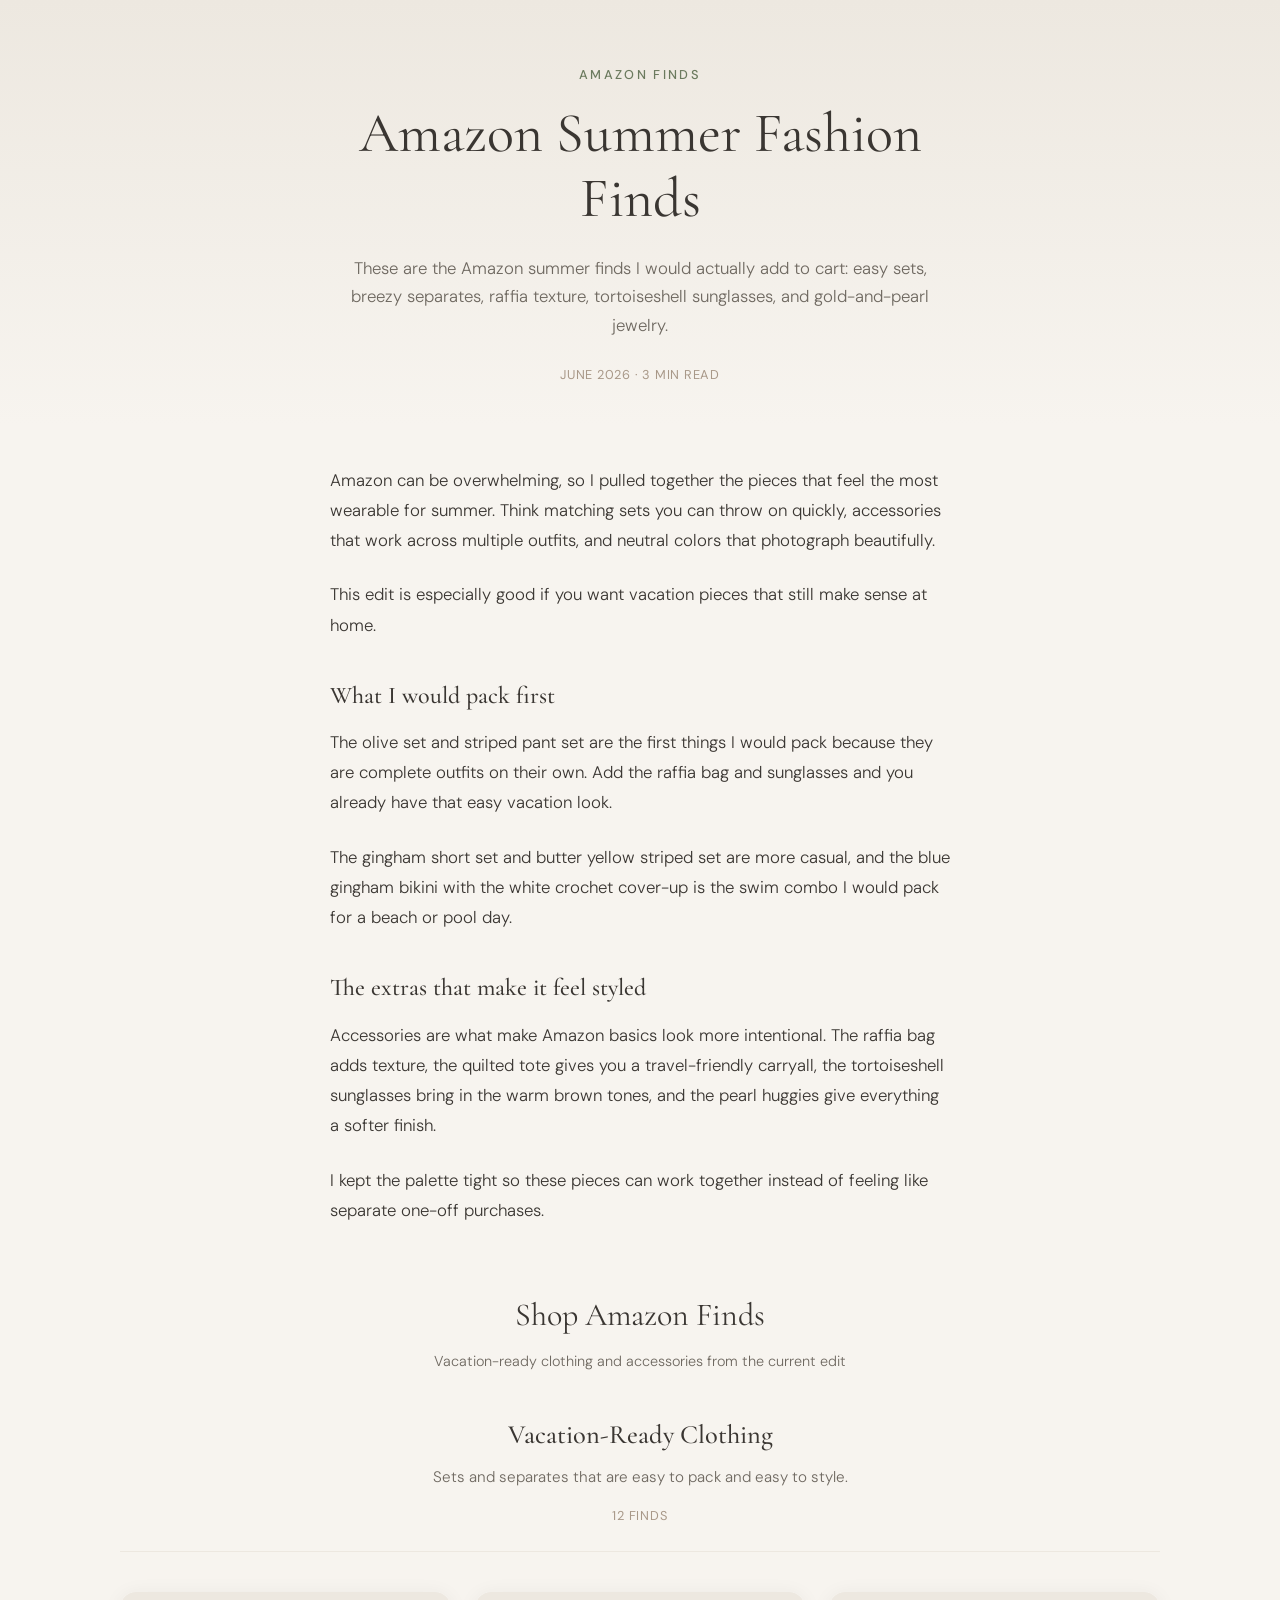
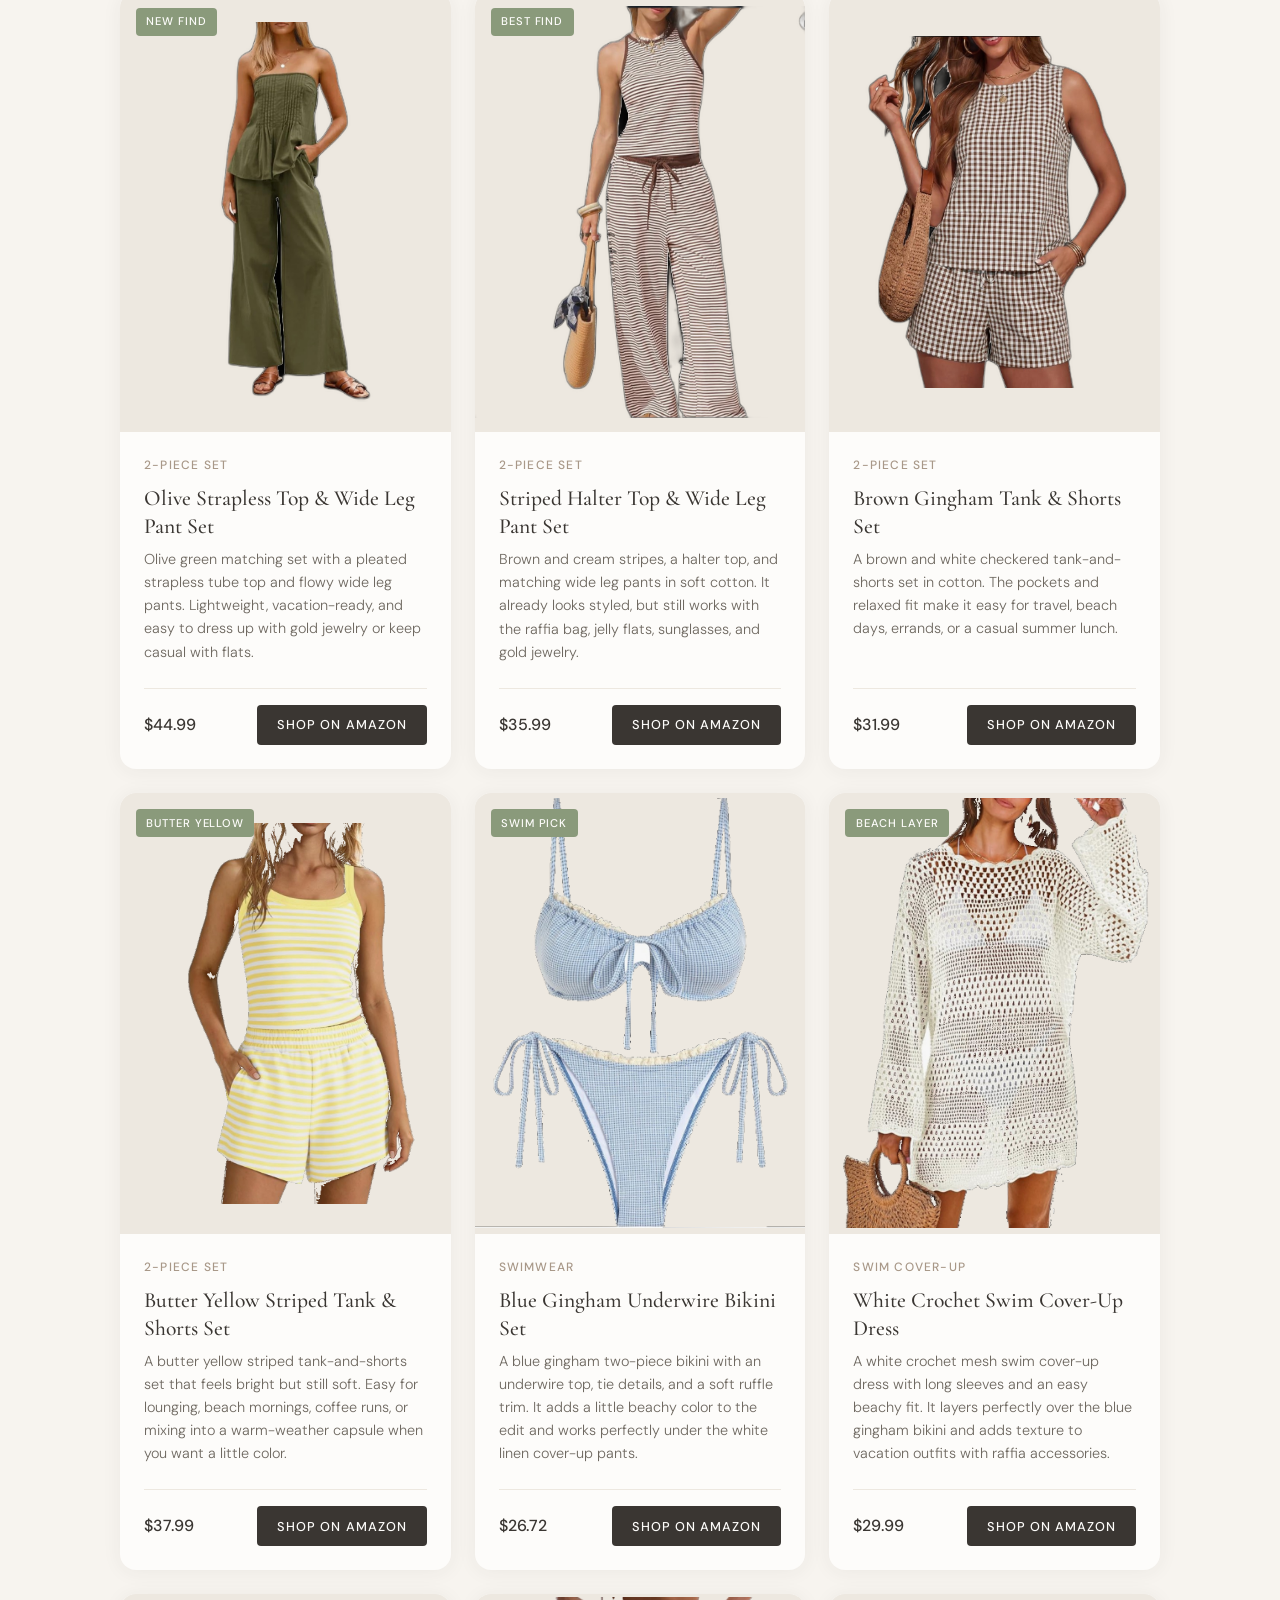
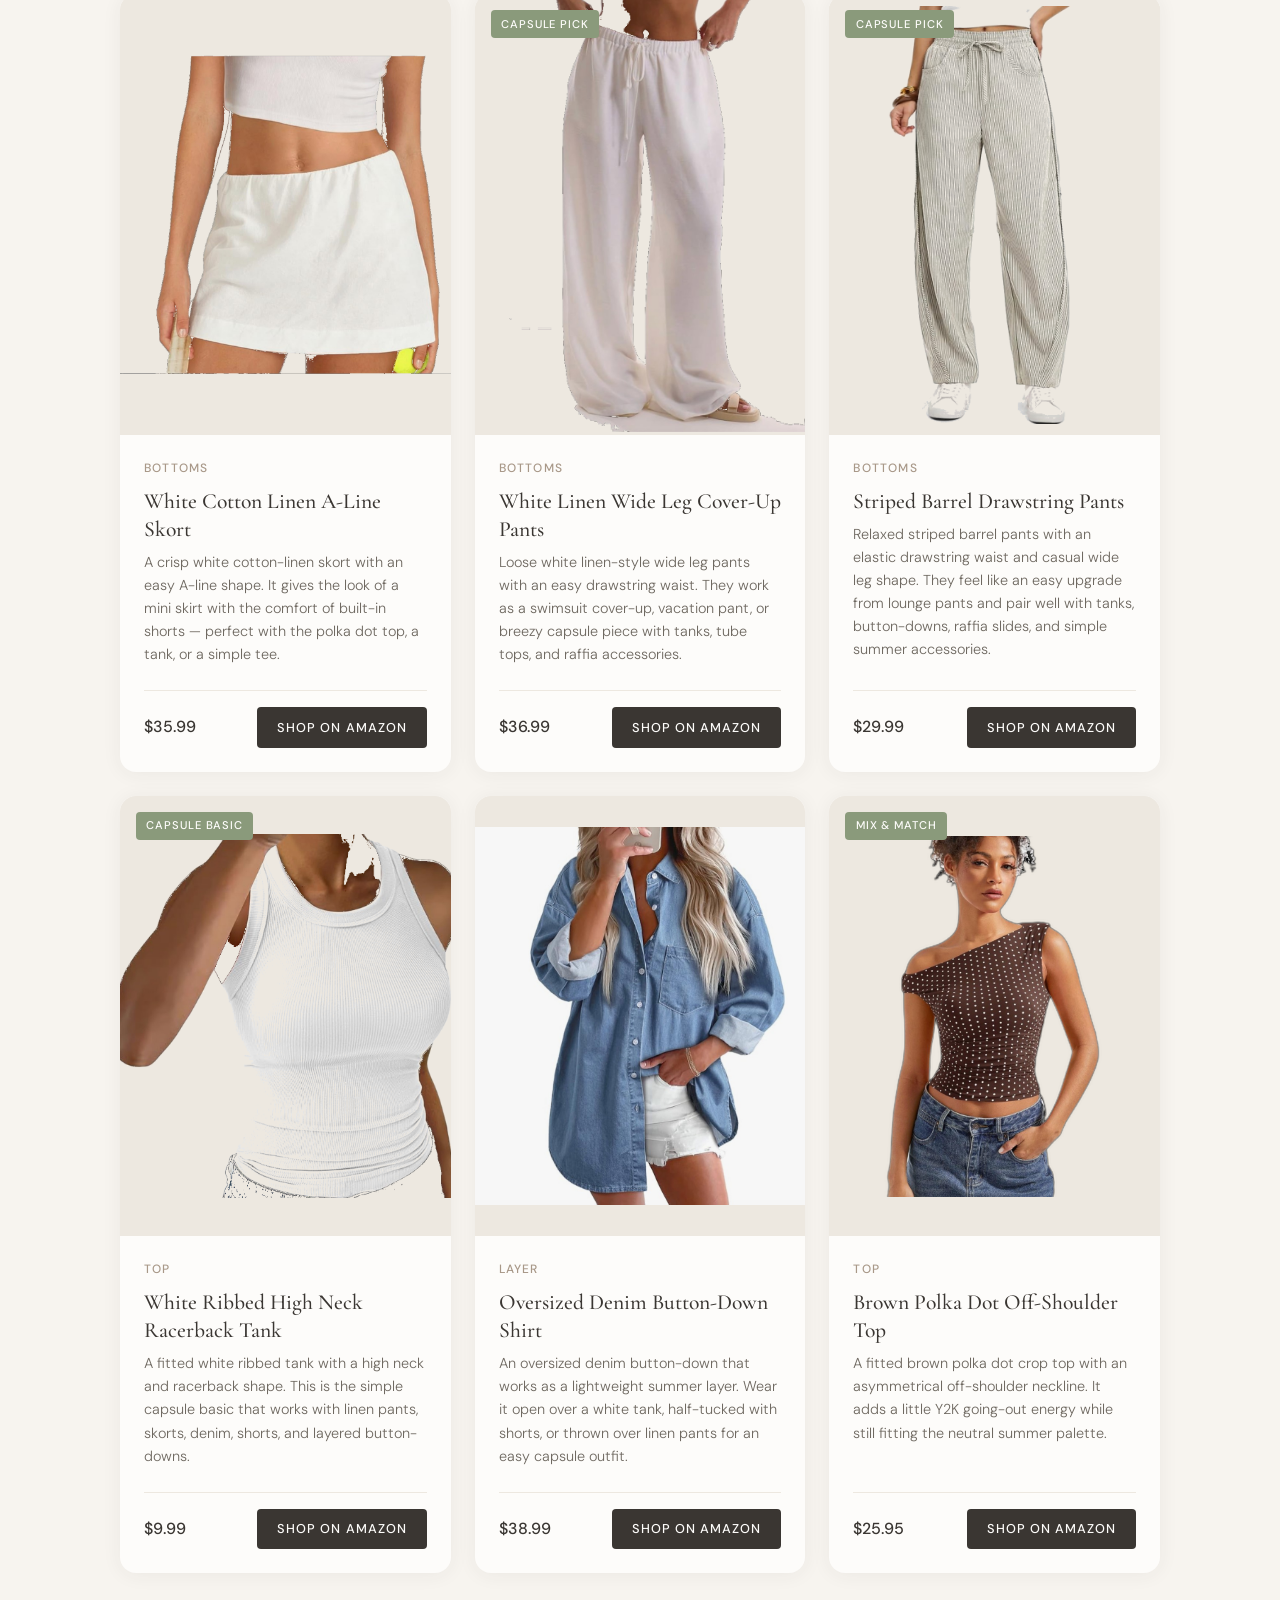
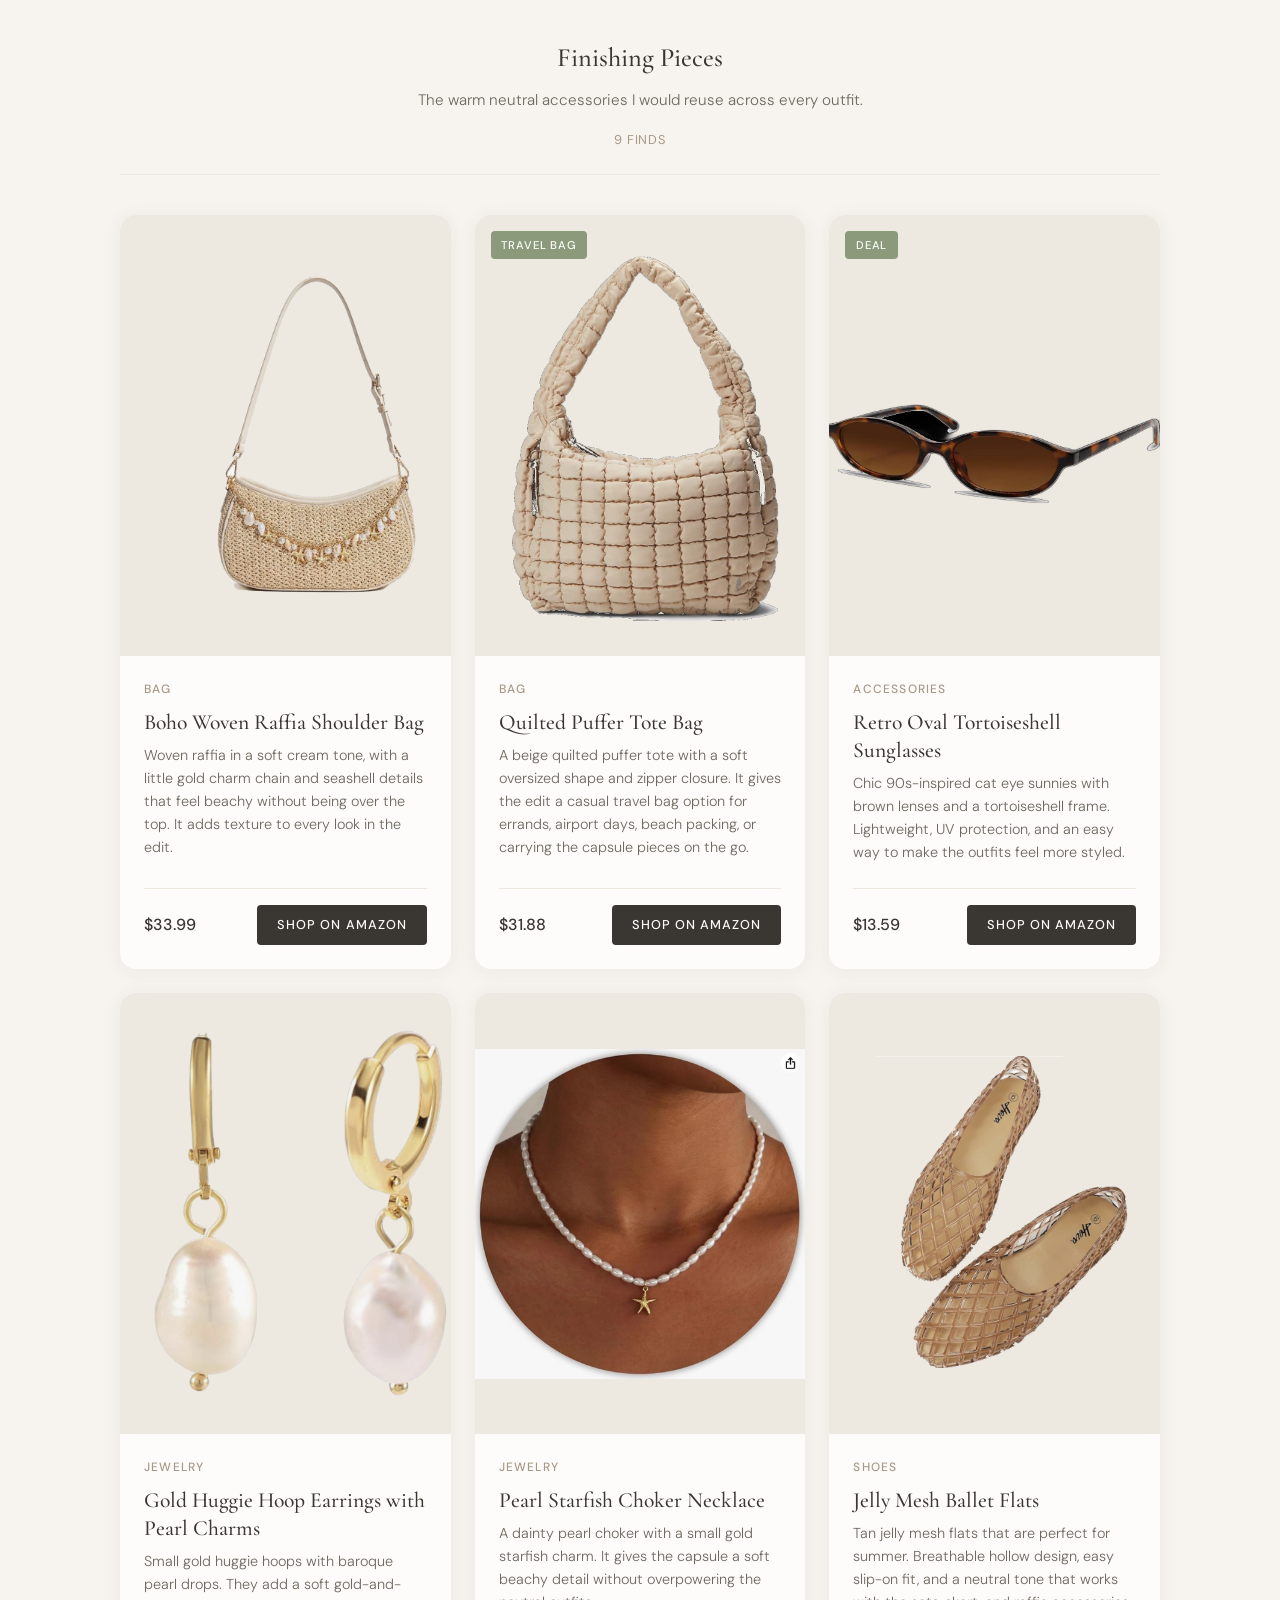
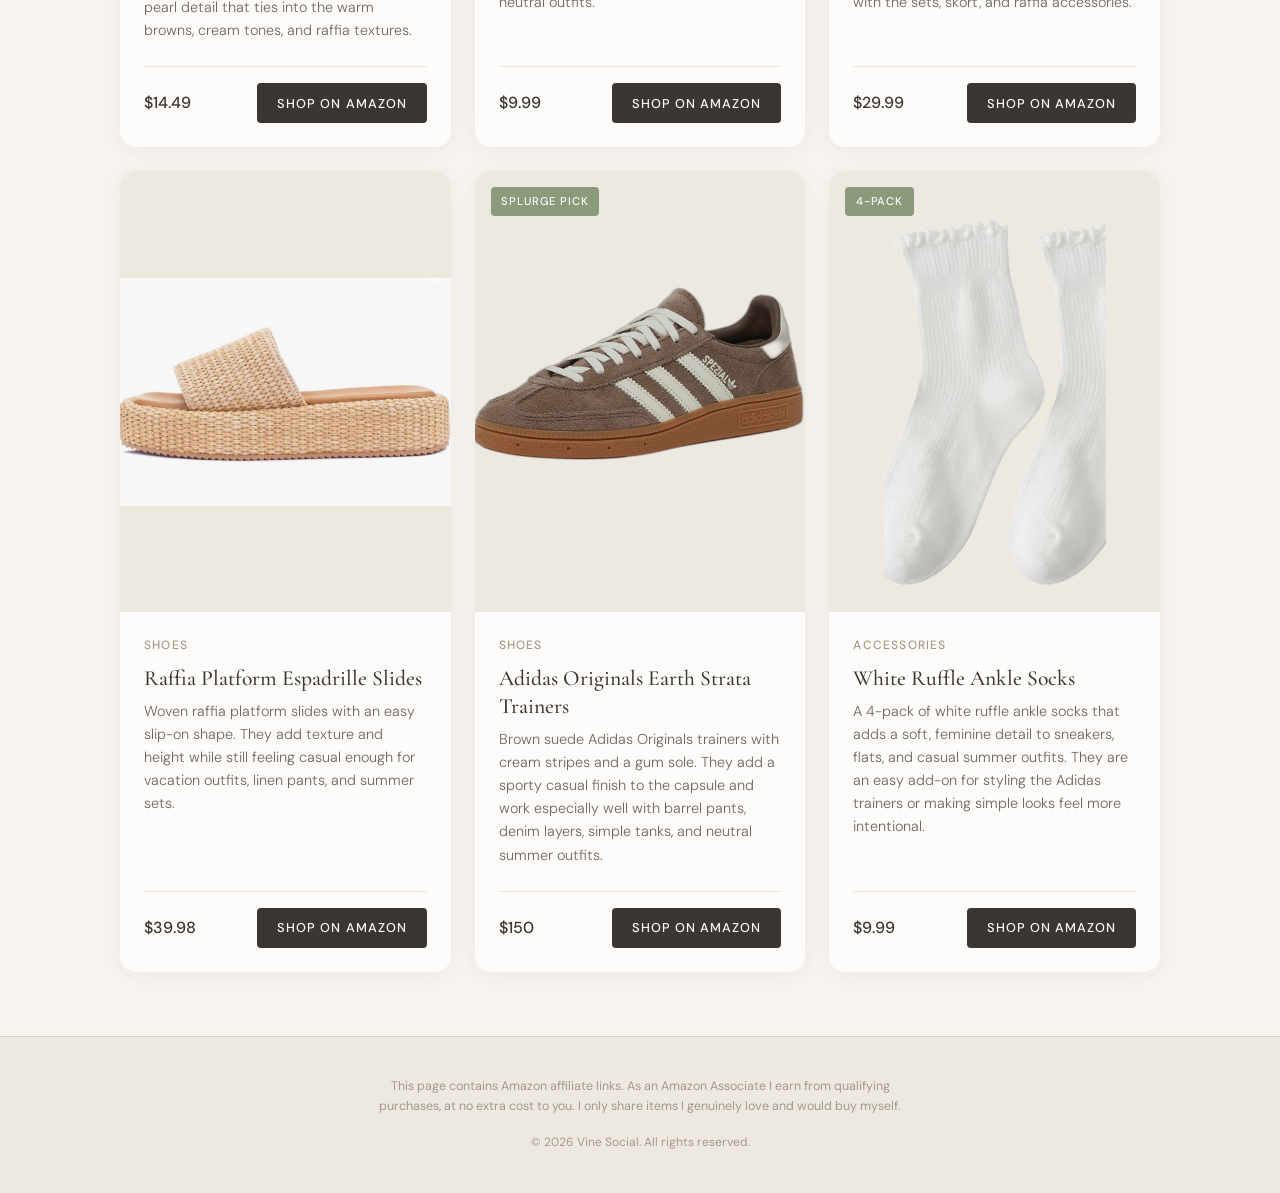
==== amazon-summer-fashion-finds/index.html @ 1a2e2e21 "Build scalable affiliate landing pages Co-authored-by: Cursor <cursoragent@cursor.com>" ====
<!DOCTYPE html>
<html lang="en">
<head>
  <meta charset="UTF-8">
  <meta name="viewport" content="width=device-width, initial-scale=1.0">
  <title>Amazon Summer Fashion Finds — Vacation &amp; Everyday Outfits</title>
  <meta name="description" content="A curated list of Amazon summer fashion finds for vacation, weekends, and warm-weather everyday outfits.">

  <!-- Pinterest / social sharing -->
  <meta property="og:type" content="article">
  <meta property="og:title" content="Amazon Summer Fashion Finds — Vacation &amp; Everyday Outfits">
  <meta property="og:description" content="A curated list of Amazon summer fashion finds for vacation, weekends, and warm-weather everyday outfits.">
  <meta property="og:image" content="/images/olive-lounge-set.png">
  <meta name="pinterest-rich-pin" content="false">

  <link rel="preconnect" href="https://fonts.googleapis.com">
  <link rel="preconnect" href="https://fonts.gstatic.com" crossorigin>
  <link href="https://fonts.googleapis.com/css2?family=Cormorant+Garamond:ital,wght@0,400;0,500;0,600;1,400&family=DM+Sans:ital,opsz,wght@0,9..40,300;0,9..40,400;0,9..40,500;1,9..40,300&display=swap" rel="stylesheet">
  <link rel="stylesheet" href="/styles.css">
</head>
<body>
  <main>
    <section class="hero">
      <div class="container hero-inner">
        <p class="hero-eyebrow" id="hero-eyebrow">Amazon Finds</p>
        <h1 class="hero-title" id="hero-title">Amazon Summer Fashion Finds</h1>
        <p class="hero-lead" id="hero-lead"></p>
        <p class="hero-meta" id="hero-meta"></p>
      </div>
    </section>

    <article class="blog container" id="blog">
      <div class="blog-inner" id="blog-content">
        <!-- Blog rendered by app.js -->
      </div>
    </article>

    <section class="collection" id="collection">
      <div class="container">
        <div class="collection-header">
          <h2 id="shop-heading">Shop Amazon Finds</h2>
          <p class="collection-subheading" id="shop-subheading">Vacation-ready clothing and accessories from the current edit</p>
        </div>
        <div id="looks-container">
          <!-- Finds rendered by app.js -->
        </div>
      </div>
    </section>
  </main>

  <footer class="site-footer">
    <div class="container footer-inner">
      <p class="disclosure">
        This page contains Amazon affiliate links. As an Amazon Associate I earn from qualifying purchases,
        at no extra cost to you. I only share items I genuinely love and would buy myself.
      </p>
      <p class="copyright">&copy; <span id="year"></span> <span id="footer-site-name">Vine Social</span>. All rights reserved.</p>
    </div>
  </footer>

  <script src="/amazon-summer-fashion-finds/items.js"></script>
  <script src="/renderer.js"></script>
  <script src="/app.js"></script>
</body>
</html>
---- styles.css ----
/* ── Design tokens ─────────────────────────────────────────── */
:root {
  --color-cream: #f7f4ef;
  --color-linen: #ede8e0;
  --color-sand: #d9cfc0;
  --color-taupe: #a89888;
  --color-sage: #8a9a7b;
  --color-sage-dark: #6b7a5e;
  --color-charcoal: #3a3632;
  --color-warm-gray: #6e6860;
  --color-white: #fdfcfa;

  --font-serif: "Cormorant Garamond", Georgia, "Times New Roman", serif;
  --font-sans: "DM Sans", system-ui, -apple-system, sans-serif;

  --radius-sm: 4px;
  --radius-md: 8px;
  --radius-lg: 16px;

  --shadow-soft: 0 2px 20px rgba(58, 54, 50, 0.06);
  --shadow-card: 0 4px 32px rgba(58, 54, 50, 0.08);

  --space-xs: 0.5rem;
  --space-sm: 1rem;
  --space-md: 1.5rem;
  --space-lg: 2.5rem;
  --space-xl: 4rem;
  --space-2xl: 6rem;

  --max-width: 1120px;
  --transition: 0.25s ease;
}

/* ── Reset & base ──────────────────────────────────────────── */
*,
*::before,
*::after {
  box-sizing: border-box;
  margin: 0;
  padding: 0;
}

html {
  scroll-behavior: smooth;
  -webkit-text-size-adjust: 100%;
}

body {
  font-family: var(--font-sans);
  font-size: 1rem;
  font-weight: 400;
  line-height: 1.65;
  color: var(--color-charcoal);
  background-color: var(--color-cream);
  -webkit-font-smoothing: antialiased;
}

img {
  display: block;
  max-width: 100%;
  height: auto;
}

a {
  color: inherit;
  text-decoration: none;
}

/* ── Layout ────────────────────────────────────────────────── */
.container {
  width: 100%;
  max-width: var(--max-width);
  margin-inline: auto;
  padding-inline: var(--space-md);
}

@media (min-width: 768px) {
  .container {
    padding-inline: var(--space-lg);
  }
}

/* ── Header ────────────────────────────────────────────────── */
.site-header {
  position: sticky;
  top: 0;
  z-index: 100;
  background: rgba(247, 244, 239, 0.92);
  backdrop-filter: blur(12px);
  -webkit-backdrop-filter: blur(12px);
  border-bottom: 1px solid var(--color-linen);
}

.site-header .container {
  display: flex;
  align-items: center;
  justify-content: space-between;
  padding-block: var(--space-sm) var(--space-sm);
}

.logo {
  font-family: var(--font-serif);
  font-size: 1.35rem;
  font-weight: 500;
  letter-spacing: 0.02em;
  color: var(--color-charcoal);
}

.site-nav {
  display: flex;
  gap: var(--space-md);
}

.site-nav a {
  font-size: 0.875rem;
  font-weight: 400;
  letter-spacing: 0.04em;
  text-transform: uppercase;
  color: var(--color-warm-gray);
  transition: color var(--transition);
}

.site-nav a:hover {
  color: var(--color-charcoal);
}

/* ── Hero ──────────────────────────────────────────────────── */
.hero {
  padding-block: var(--space-xl) var(--space-lg);
  background: linear-gradient(
    180deg,
    var(--color-linen) 0%,
    var(--color-cream) 100%
  );
  text-align: center;
}

.hero-inner {
  max-width: 680px;
}

.hero-eyebrow {
  font-size: 0.8rem;
  font-weight: 500;
  letter-spacing: 0.18em;
  text-transform: uppercase;
  color: var(--color-sage-dark);
  margin-bottom: var(--space-sm);
}

.hero-title {
  font-family: var(--font-serif);
  font-size: clamp(2.25rem, 6vw, 3.5rem);
  font-weight: 400;
  line-height: 1.15;
  color: var(--color-charcoal);
  margin-bottom: var(--space-md);
}

.hero-lead {
  font-size: 1.05rem;
  font-weight: 300;
  line-height: 1.7;
  color: var(--color-warm-gray);
}

.hero-meta {
  margin-top: var(--space-md);
  font-size: 0.8rem;
  font-weight: 400;
  letter-spacing: 0.06em;
  text-transform: uppercase;
  color: var(--color-taupe);
}

/* ── Blog ──────────────────────────────────────────────────── */
.blog {
  padding-block: var(--space-lg) var(--space-md);
}

.blog-inner {
  max-width: 620px;
  margin-inline: auto;
}

.blog-inner p {
  font-size: 1.05rem;
  font-weight: 300;
  line-height: 1.8;
  color: var(--color-charcoal);
  margin-bottom: var(--space-md);
}

.blog-inner p:last-child {
  margin-bottom: 0;
}

.blog-heading {
  font-family: var(--font-serif);
  font-size: 1.5rem;
  font-weight: 500;
  line-height: 1.3;
  color: var(--color-charcoal);
  margin-top: var(--space-lg);
  margin-bottom: var(--space-sm);
}

.blog-heading:first-child {
  margin-top: 0;
}

/* ── Collection ────────────────────────────────────────────── */
.collection {
  padding-block: var(--space-lg) var(--space-xl);
}

.collection-header {
  text-align: center;
  margin-bottom: var(--space-lg);
}

.collection-header h2 {
  font-family: var(--font-serif);
  font-size: 2rem;
  font-weight: 400;
  margin-bottom: var(--space-xs);
}

.collection-subheading {
  margin-top: var(--space-xs);
  font-size: 0.9rem;
  font-weight: 300;
  color: var(--color-warm-gray);
}

/* ── Directory homepage ────────────────────────────────────── */
.directory-grid {
  display: grid;
  grid-template-columns: 1fr;
  gap: var(--space-md);
}

@media (min-width: 760px) {
  .directory-grid {
    grid-template-columns: repeat(2, 1fr);
  }
}

.directory-card {
  display: flex;
  flex-direction: column;
  align-items: flex-start;
  gap: var(--space-sm);
  padding: var(--space-lg);
  background: var(--color-white);
  border-radius: var(--radius-lg);
  box-shadow: var(--shadow-soft);
}

.directory-card h2 {
  font-family: var(--font-serif);
  font-size: 1.5rem;
  font-weight: 500;
  line-height: 1.25;
  color: var(--color-charcoal);
}

.directory-card p {
  font-size: 0.95rem;
  font-weight: 300;
  line-height: 1.6;
  color: var(--color-warm-gray);
}

.directory-eyebrow {
  font-size: 0.72rem !important;
  font-weight: 500 !important;
  letter-spacing: 0.12em;
  text-transform: uppercase;
  color: var(--color-sage-dark) !important;
}

/* ── Look sections ─────────────────────────────────────────── */
.look {
  margin-bottom: var(--space-xl);
}

.look:last-child {
  margin-bottom: 0;
}

.look-header {
  text-align: center;
  margin-bottom: var(--space-lg);
  padding-bottom: var(--space-md);
  border-bottom: 1px solid var(--color-linen);
}

.look-name {
  font-family: var(--font-serif);
  font-size: 1.65rem;
  font-weight: 500;
  color: var(--color-charcoal);
  margin-bottom: var(--space-xs);
}

.look-description {
  max-width: 520px;
  margin-inline: auto;
  margin-bottom: var(--space-sm);
  font-size: 0.95rem;
  font-weight: 300;
  line-height: 1.6;
  color: var(--color-warm-gray);
}

.look-meta {
  display: flex;
  flex-wrap: wrap;
  align-items: center;
  justify-content: center;
  gap: var(--space-sm);
}

.look-count {
  font-size: 0.8rem;
  letter-spacing: 0.06em;
  text-transform: uppercase;
  color: var(--color-taupe);
}

.look-total {
  font-family: var(--font-serif);
  font-size: 1.1rem;
  font-style: italic;
  color: var(--color-sage-dark);
}

.look-budget {
  padding: 0.3rem 0.7rem;
  font-size: 0.7rem;
  font-weight: 500;
  letter-spacing: 0.08em;
  text-transform: uppercase;
  border-radius: var(--radius-sm);
}

.look-budget-ok {
  color: var(--color-white);
  background: var(--color-sage);
}

.look-budget-over {
  color: #fff;
  background: #a85858;
}

/* ── Product grid ──────────────────────────────────────────── */
.product-grid {
  display: grid;
  grid-template-columns: 1fr;
  gap: var(--space-lg);
}

@media (min-width: 540px) {
  .product-grid {
    grid-template-columns: repeat(2, 1fr);
  }
}

@media (min-width: 900px) {
  .product-grid {
    grid-template-columns: repeat(3, 1fr);
    gap: var(--space-md);
  }
}

/* ── Product card ──────────────────────────────────────────── */
.product-card {
  display: flex;
  flex-direction: column;
  background: var(--color-white);
  border-radius: var(--radius-lg);
  overflow: hidden;
  box-shadow: var(--shadow-soft);
  transition: box-shadow var(--transition), transform var(--transition);
}

.product-card:hover {
  box-shadow: var(--shadow-card);
  transform: translateY(-2px);
}

.product-image-wrap {
  position: relative;
  aspect-ratio: 3 / 4;
  overflow: hidden;
  background: var(--color-linen);
}

.product-image-wrap img {
  width: 100%;
  height: 100%;
  object-fit: contain;
  object-position: center;
  transition: transform 0.5s ease;
}

.product-card:hover .product-image-wrap img {
  transform: scale(1.03);
}

.product-badge {
  position: absolute;
  top: var(--space-sm);
  left: var(--space-sm);
  padding: 0.3rem 0.65rem;
  font-size: 0.7rem;
  font-weight: 500;
  letter-spacing: 0.08em;
  text-transform: uppercase;
  color: var(--color-white);
  background: var(--color-sage);
  border-radius: var(--radius-sm);
}

.product-body {
  display: flex;
  flex-direction: column;
  flex: 1;
  padding: var(--space-md);
  gap: var(--space-xs);
}

.product-category {
  font-size: 0.75rem;
  font-weight: 500;
  letter-spacing: 0.1em;
  text-transform: uppercase;
  color: var(--color-taupe);
}

.product-title {
  font-family: var(--font-serif);
  font-size: 1.35rem;
  font-weight: 500;
  line-height: 1.3;
  color: var(--color-charcoal);
}

.product-description {
  font-size: 0.9rem;
  font-weight: 300;
  line-height: 1.6;
  color: var(--color-warm-gray);
  flex: 1;
}

.product-footer {
  display: flex;
  align-items: center;
  justify-content: space-between;
  margin-top: var(--space-sm);
  padding-top: var(--space-sm);
  border-top: 1px solid var(--color-linen);
}

.product-price {
  font-size: 1rem;
  font-weight: 500;
  color: var(--color-charcoal);
}

.btn-shop {
  display: inline-flex;
  align-items: center;
  justify-content: center;
  padding: 0.6rem 1.25rem;
  font-family: var(--font-sans);
  font-size: 0.8rem;
  font-weight: 500;
  letter-spacing: 0.08em;
  text-transform: uppercase;
  color: var(--color-white);
  background: var(--color-charcoal);
  border: none;
  border-radius: var(--radius-sm);
  cursor: pointer;
  transition: background var(--transition), transform var(--transition);
}

.btn-shop:hover {
  background: var(--color-sage-dark);
}

.btn-shop:active {
  transform: scale(0.98);
}

/* ── Footer ────────────────────────────────────────────────── */
.site-footer {
  padding-block: var(--space-lg);
  background: var(--color-linen);
  border-top: 1px solid var(--color-sand);
}

.footer-inner {
  text-align: center;
}

.disclosure {
  max-width: 560px;
  margin-inline: auto;
  margin-bottom: var(--space-sm);
  font-size: 0.78rem;
  line-height: 1.6;
  color: var(--color-taupe);
}

.copyright {
  font-size: 0.75rem;
  color: var(--color-taupe);
}

.editor-link {
  margin-left: 0.5rem;
  font-size: 0.7rem;
  letter-spacing: 0.04em;
  text-transform: uppercase;
  color: var(--color-taupe);
  opacity: 0.7;
  transition: opacity var(--transition);
}

.editor-link:hover {
  opacity: 1;
  color: var(--color-charcoal);
}
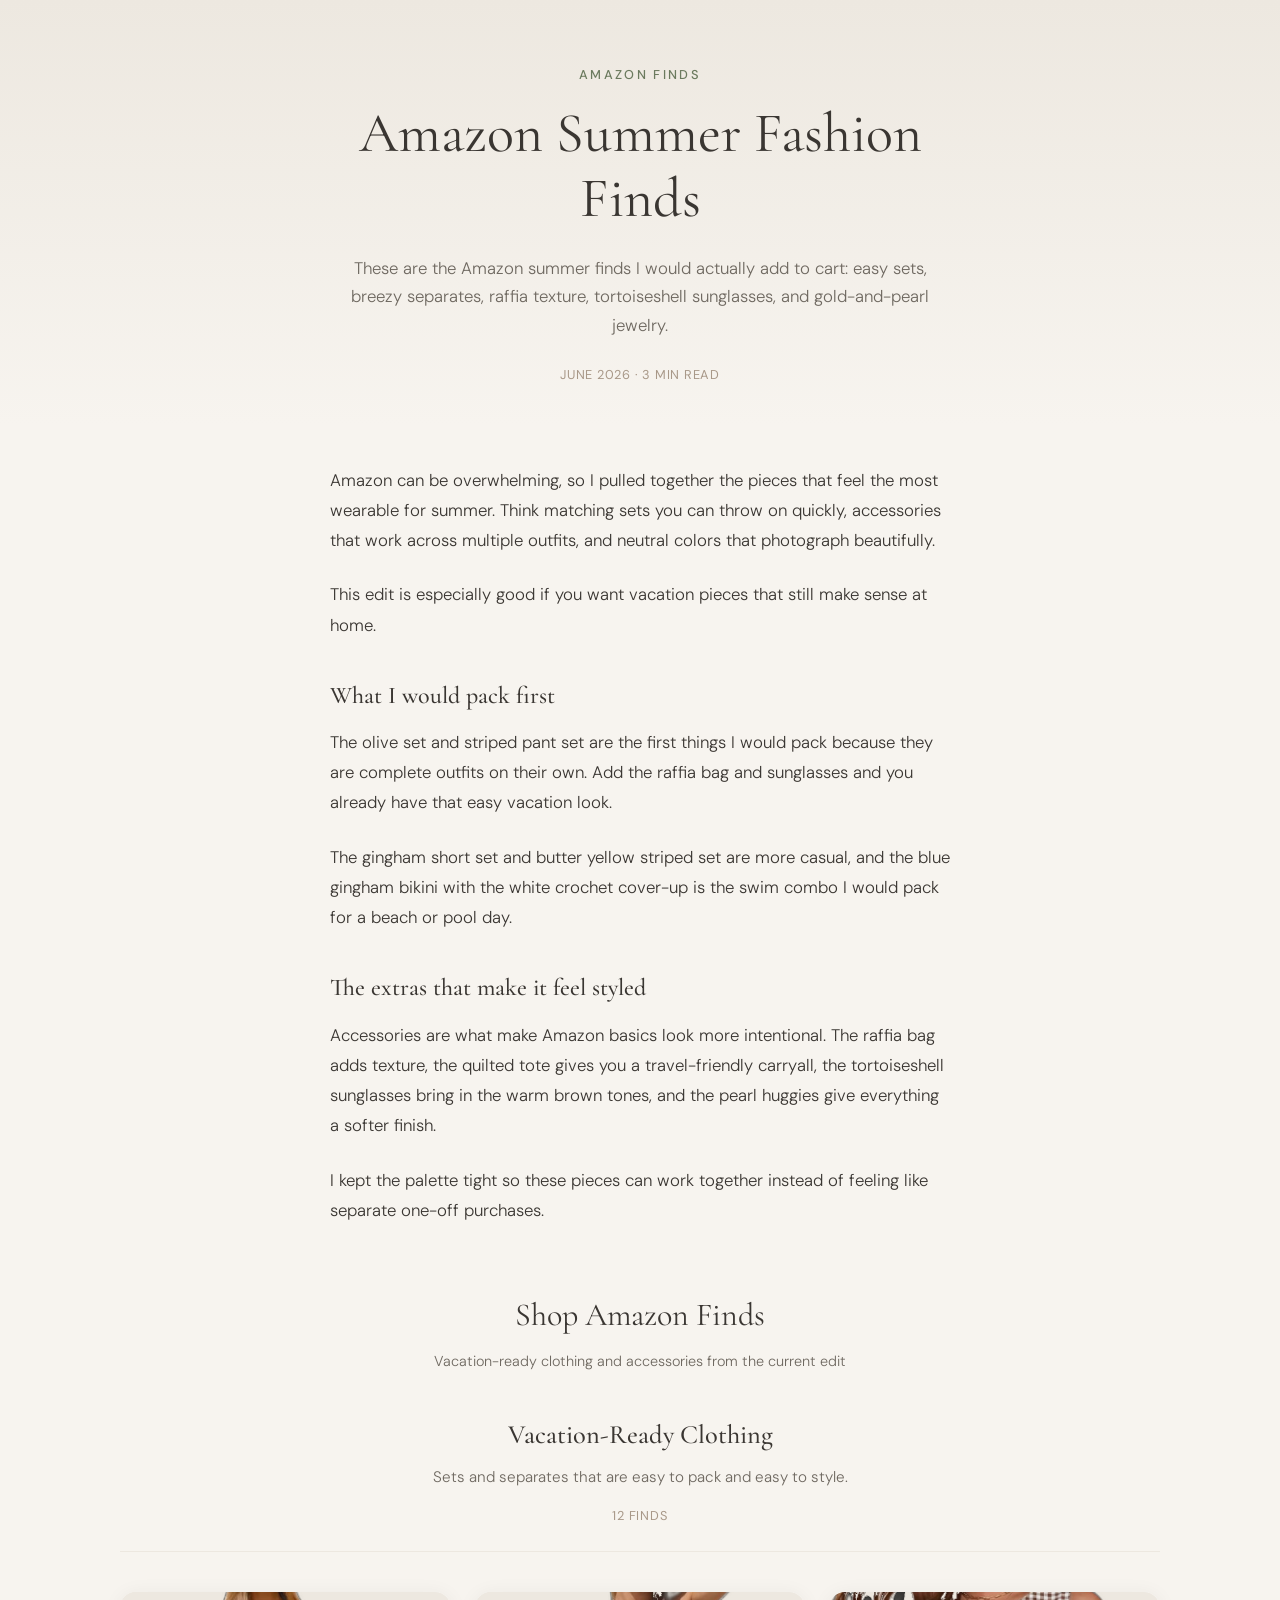
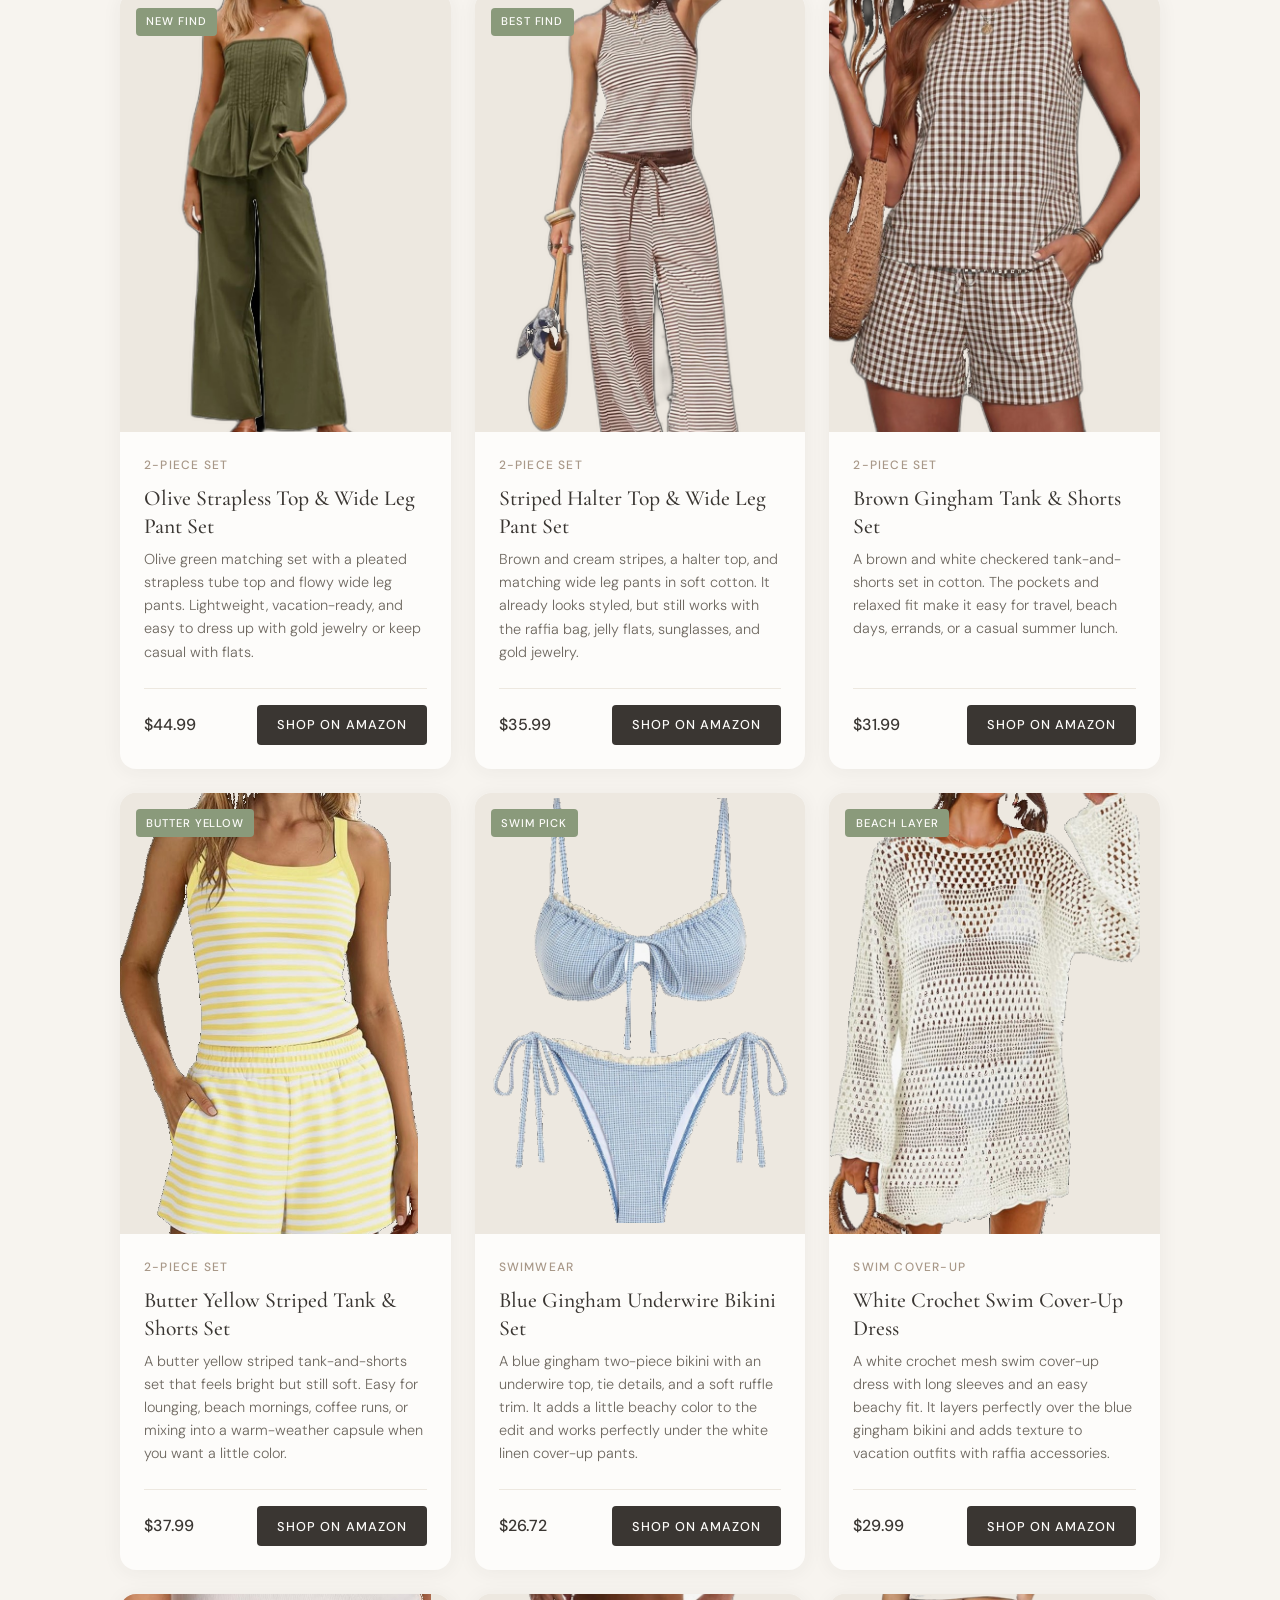
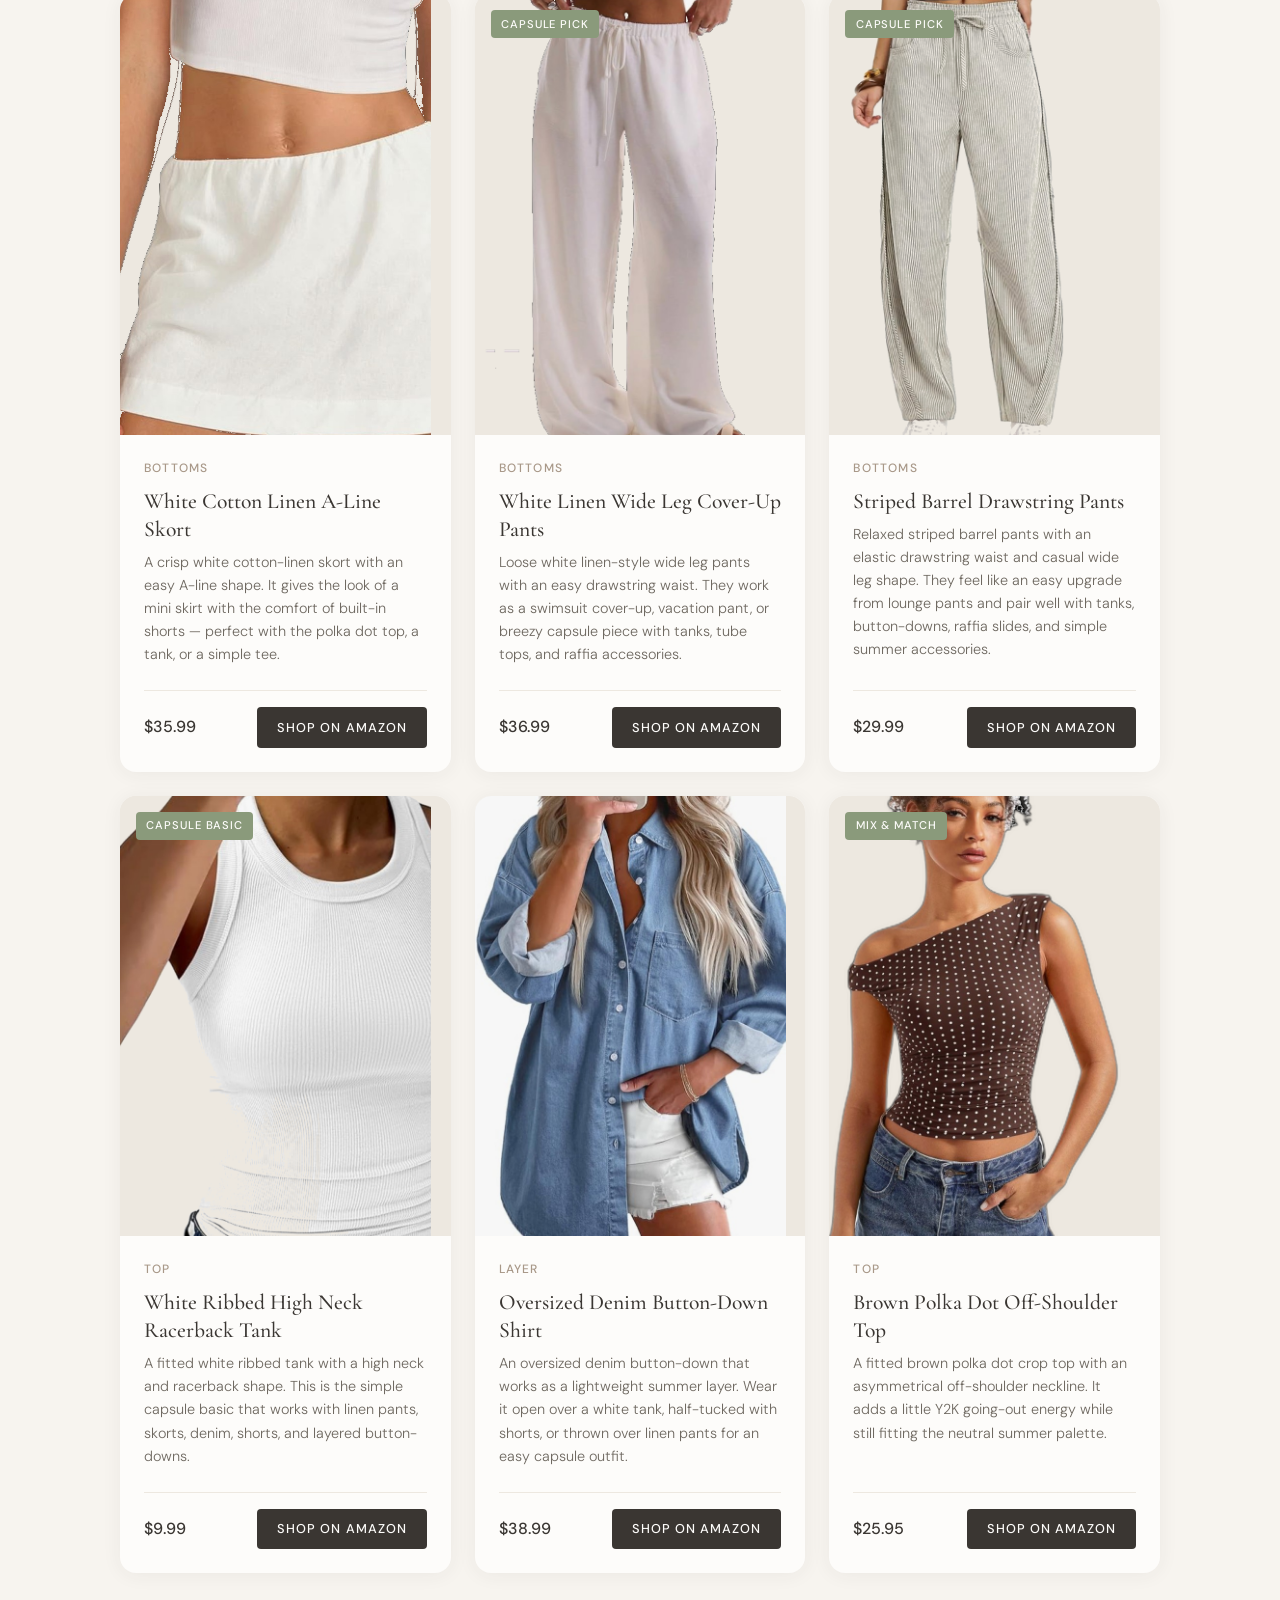
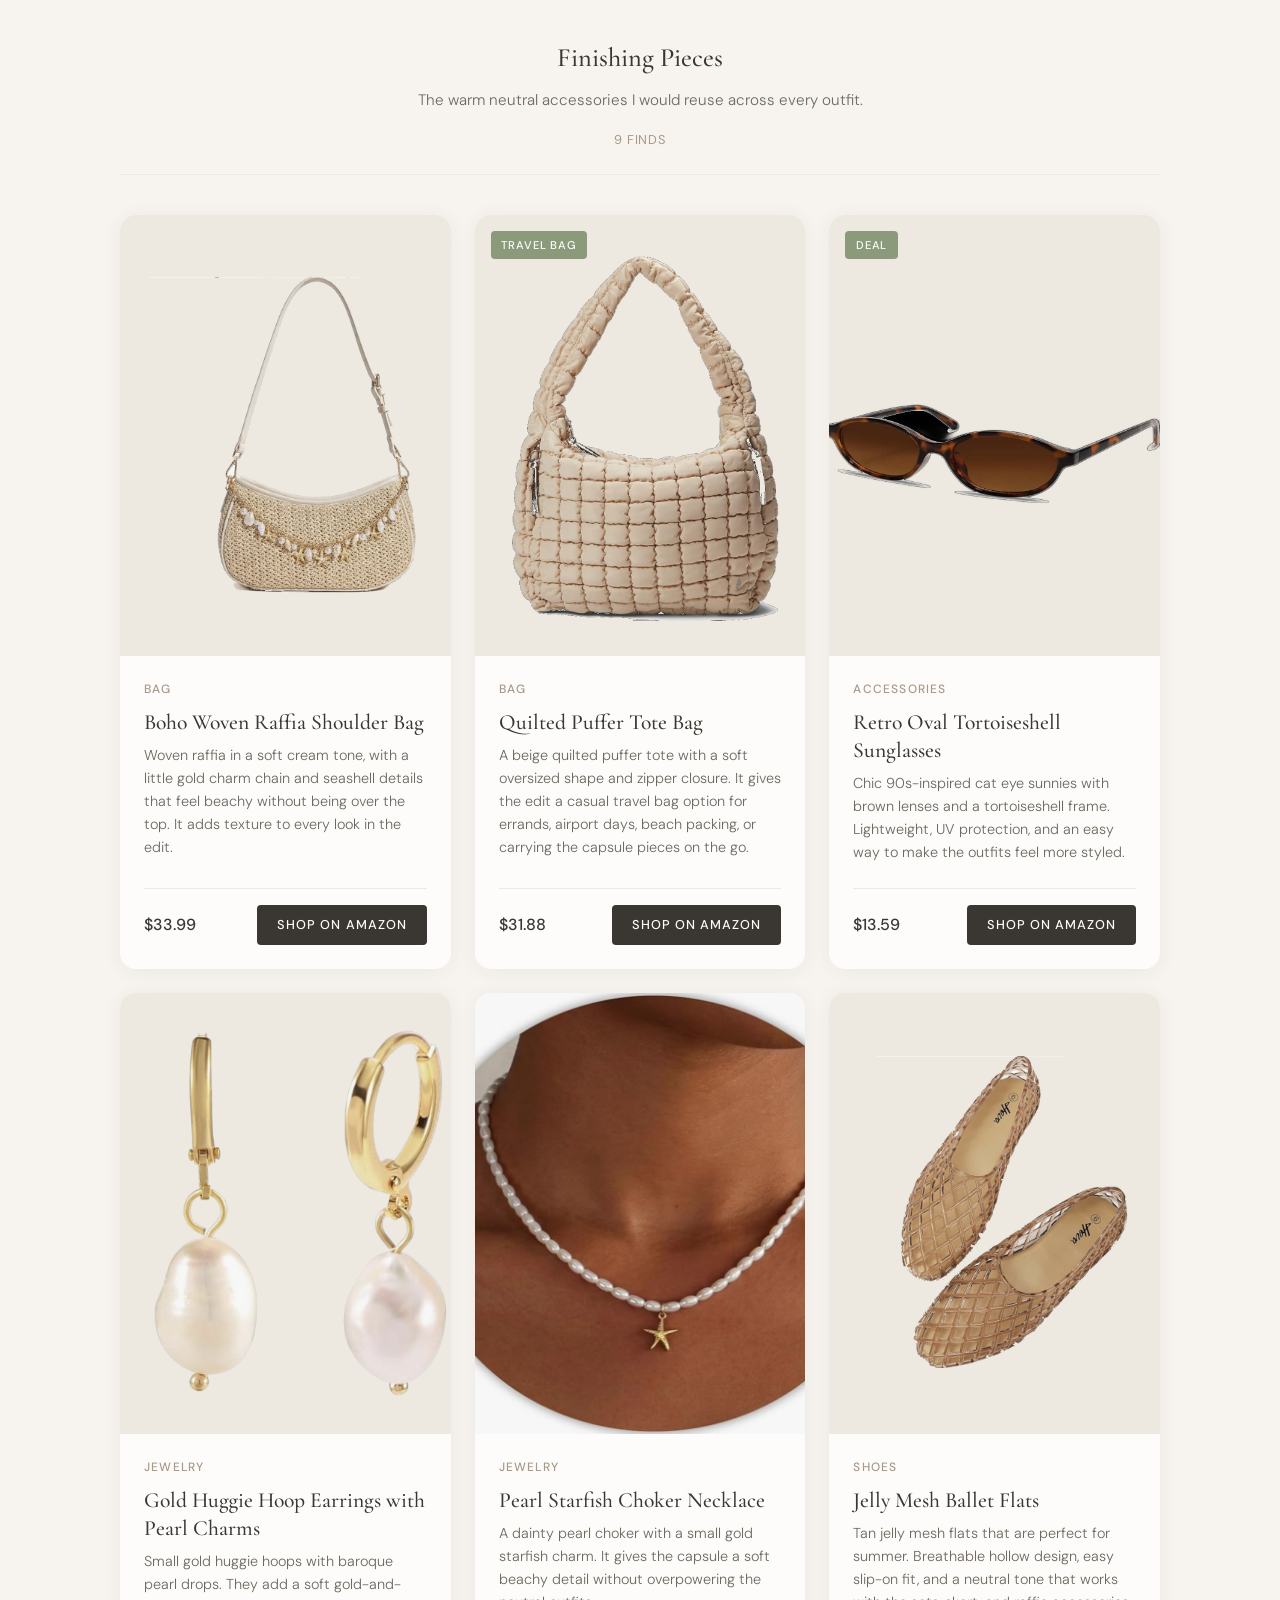
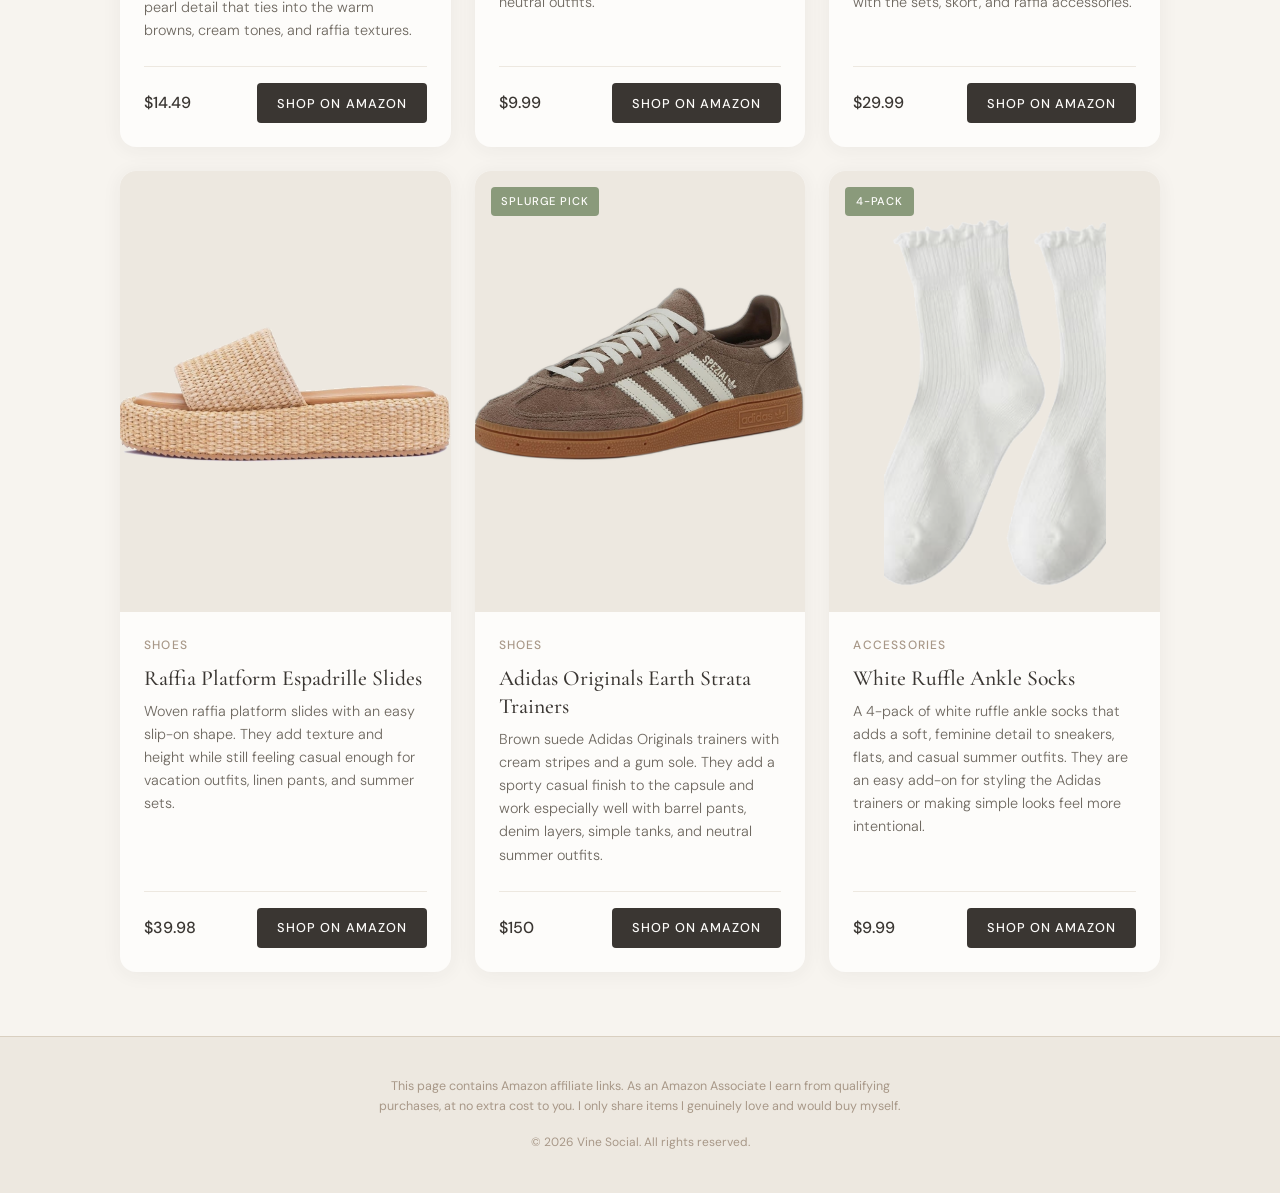
==== commit 51dfc5dd: "Improve product image presentation Co-authored-by: Cursor <cursoragent@cursor.com>" ====
--- a/amazon-summer-fashion-finds/index.html
+++ b/amazon-summer-fashion-finds/index.html
@@ -17,6 +17,9 @@
   <link rel="preconnect" href="https://fonts.gstatic.com" crossorigin>
   <link href="https://fonts.googleapis.com/css2?family=Cormorant+Garamond:ital,wght@0,400;0,500;0,600;1,400&family=DM+Sans:ital,opsz,wght@0,9..40,300;0,9..40,400;0,9..40,500;1,9..40,300&display=swap" rel="stylesheet">
   <link rel="stylesheet" href="/styles.css">
+  
+  <!-- Vercel Web Analytics -->
+  <script defer src="https://cdn.vercel-insights.com/v1/script.js"></script>
 </head>
 <body>
   <main>
--- a/styles.css
+++ b/styles.css
@@ -406,6 +406,57 @@
   transition: transform 0.5s ease;
 }
 
+.product-image--striped-halter-pant-set img,
+.product-image--olive-strapless-pant-set img,
+.product-image--brown-gingham-short-set img,
+.product-image--butter-yellow-striped-short-set img,
+.product-image--white-crochet-swim-cover-up img,
+.product-image--white-linen-skort img,
+.product-image--white-linen-wide-leg-pants img,
+.product-image--striped-barrel-drawstring-pants img,
+.product-image--brown-polka-dot-top img,
+.product-image--white-ribbed-racerback-tank img,
+.product-image--denim-button-down-shirt img {
+  width: 112%;
+  height: 112%;
+  margin: -6%;
+  object-fit: cover;
+}
+
+.product-image--striped-halter-pant-set img,
+.product-image--olive-strapless-pant-set img,
+.product-image--brown-gingham-short-set img {
+  object-position: center top;
+}
+
+.product-image--brown-gingham-short-set img {
+  object-position: center -2rem;
+}
+
+.product-image--butter-yellow-striped-short-set img {
+  width: 120%;
+  height: 120%;
+  margin: -10%;
+}
+
+.product-image--white-crochet-swim-cover-up img,
+.product-image--white-linen-skort img,
+.product-image--brown-polka-dot-top img,
+.product-image--white-ribbed-racerback-tank img {
+  object-position: center top;
+}
+
+.product-image--white-linen-wide-leg-pants img {
+  object-position: center bottom;
+}
+
+.product-image--starfish-pearl-necklace img {
+  width: 100%;
+  height: 100%;
+  margin: 0;
+  object-fit: cover;
+}
+
 .product-card:hover .product-image-wrap img {
   transform: scale(1.03);
 }
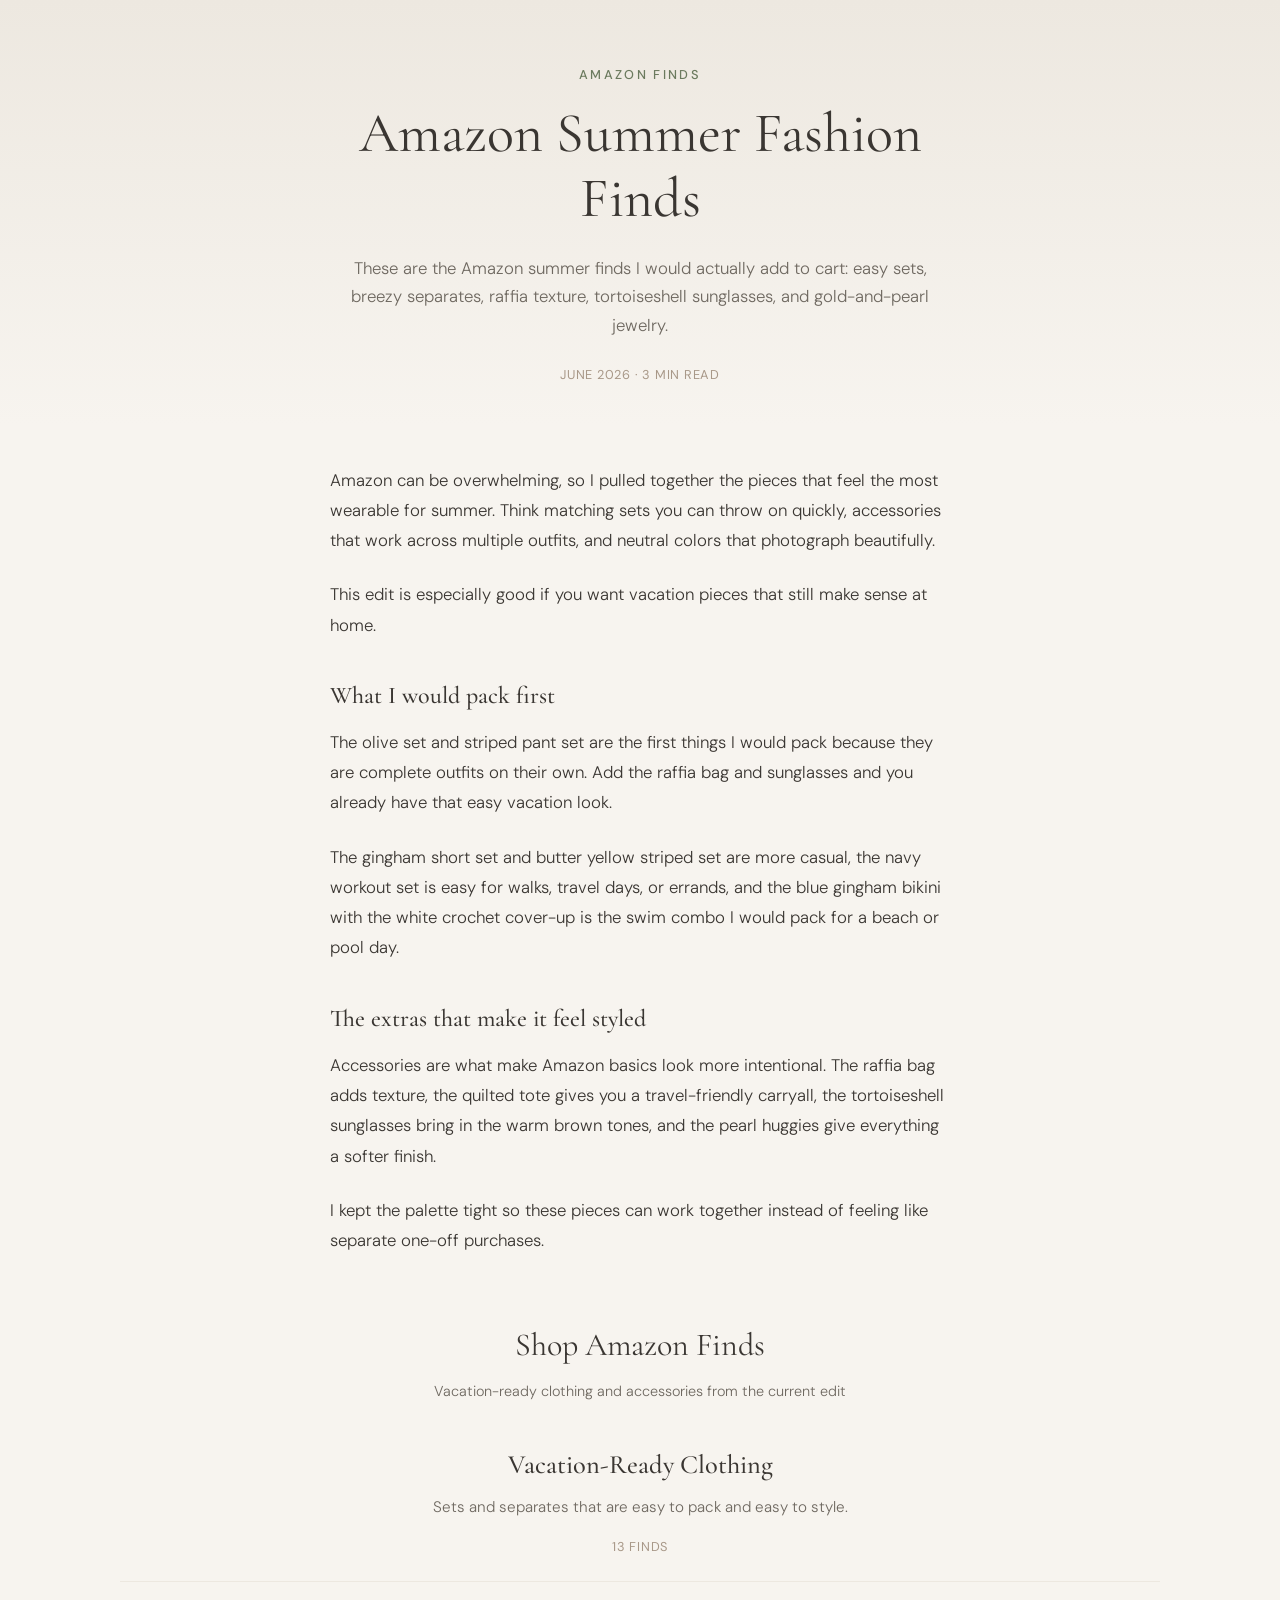
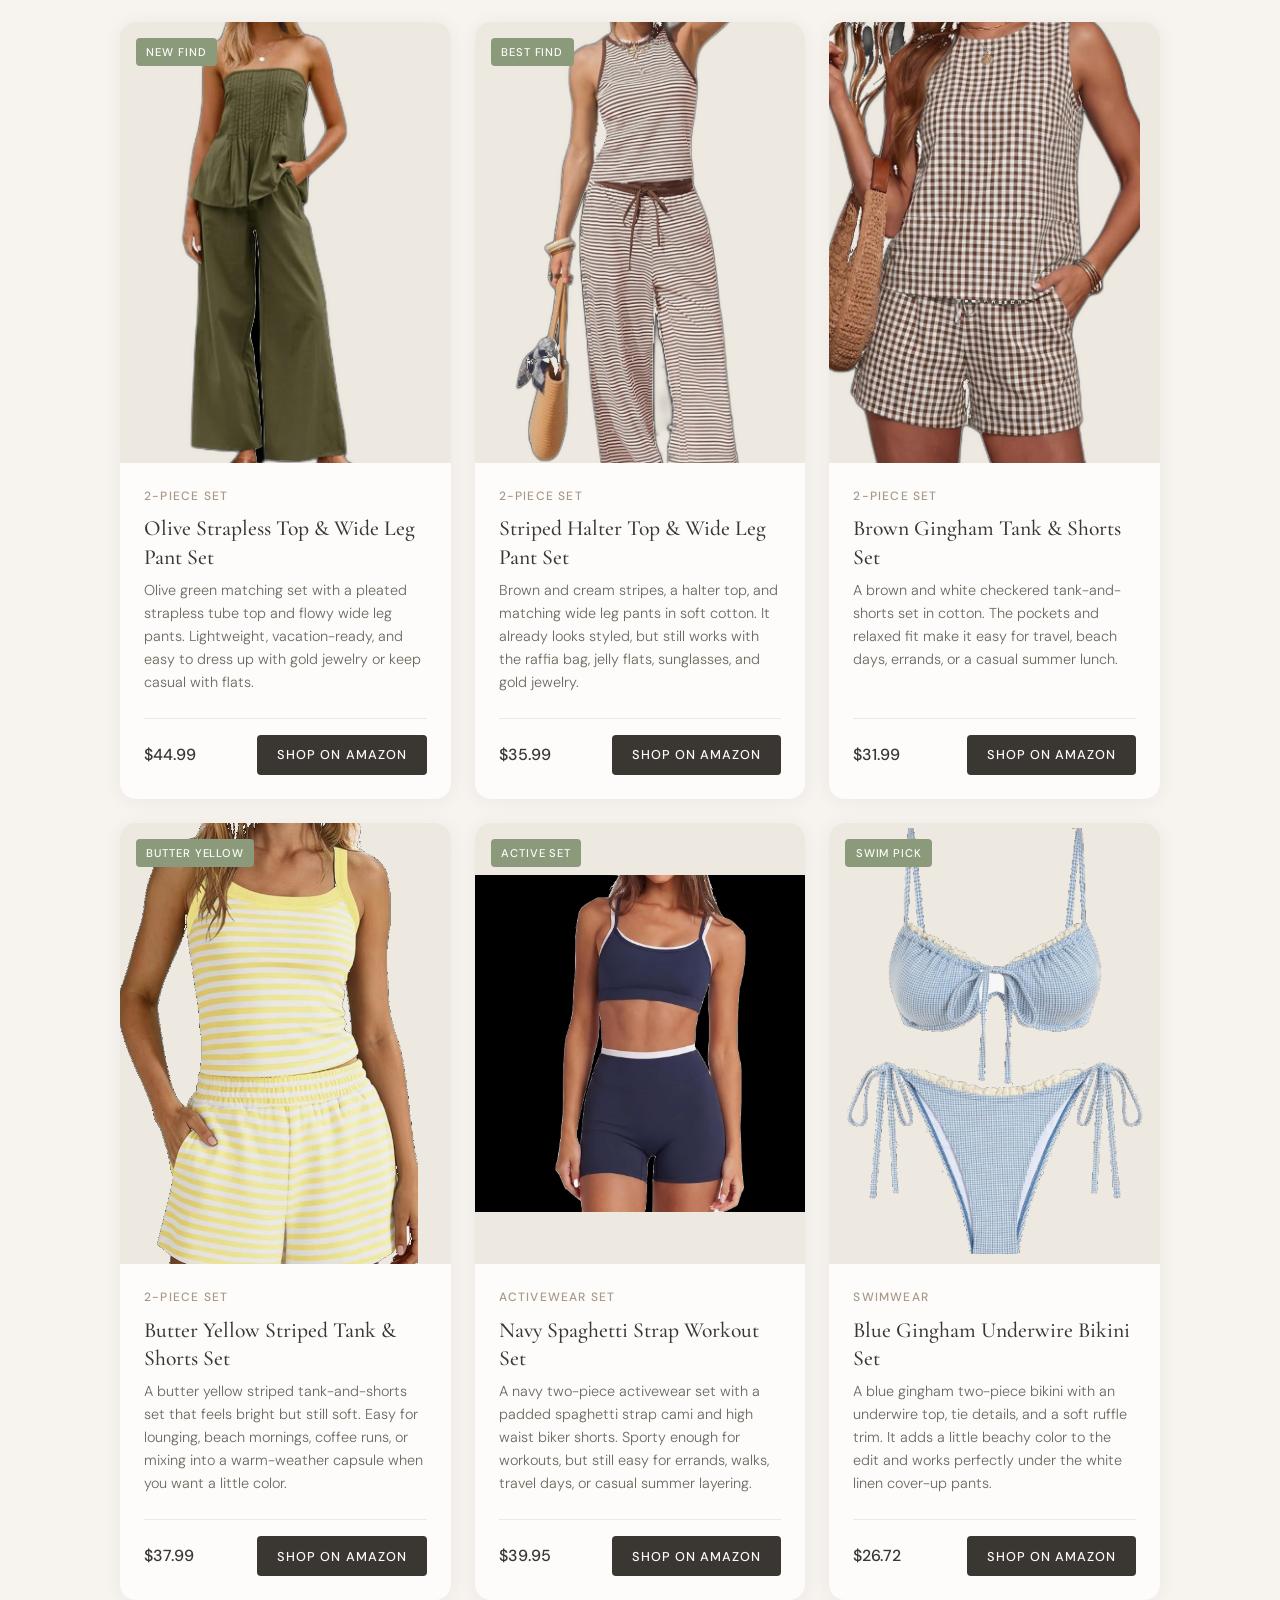
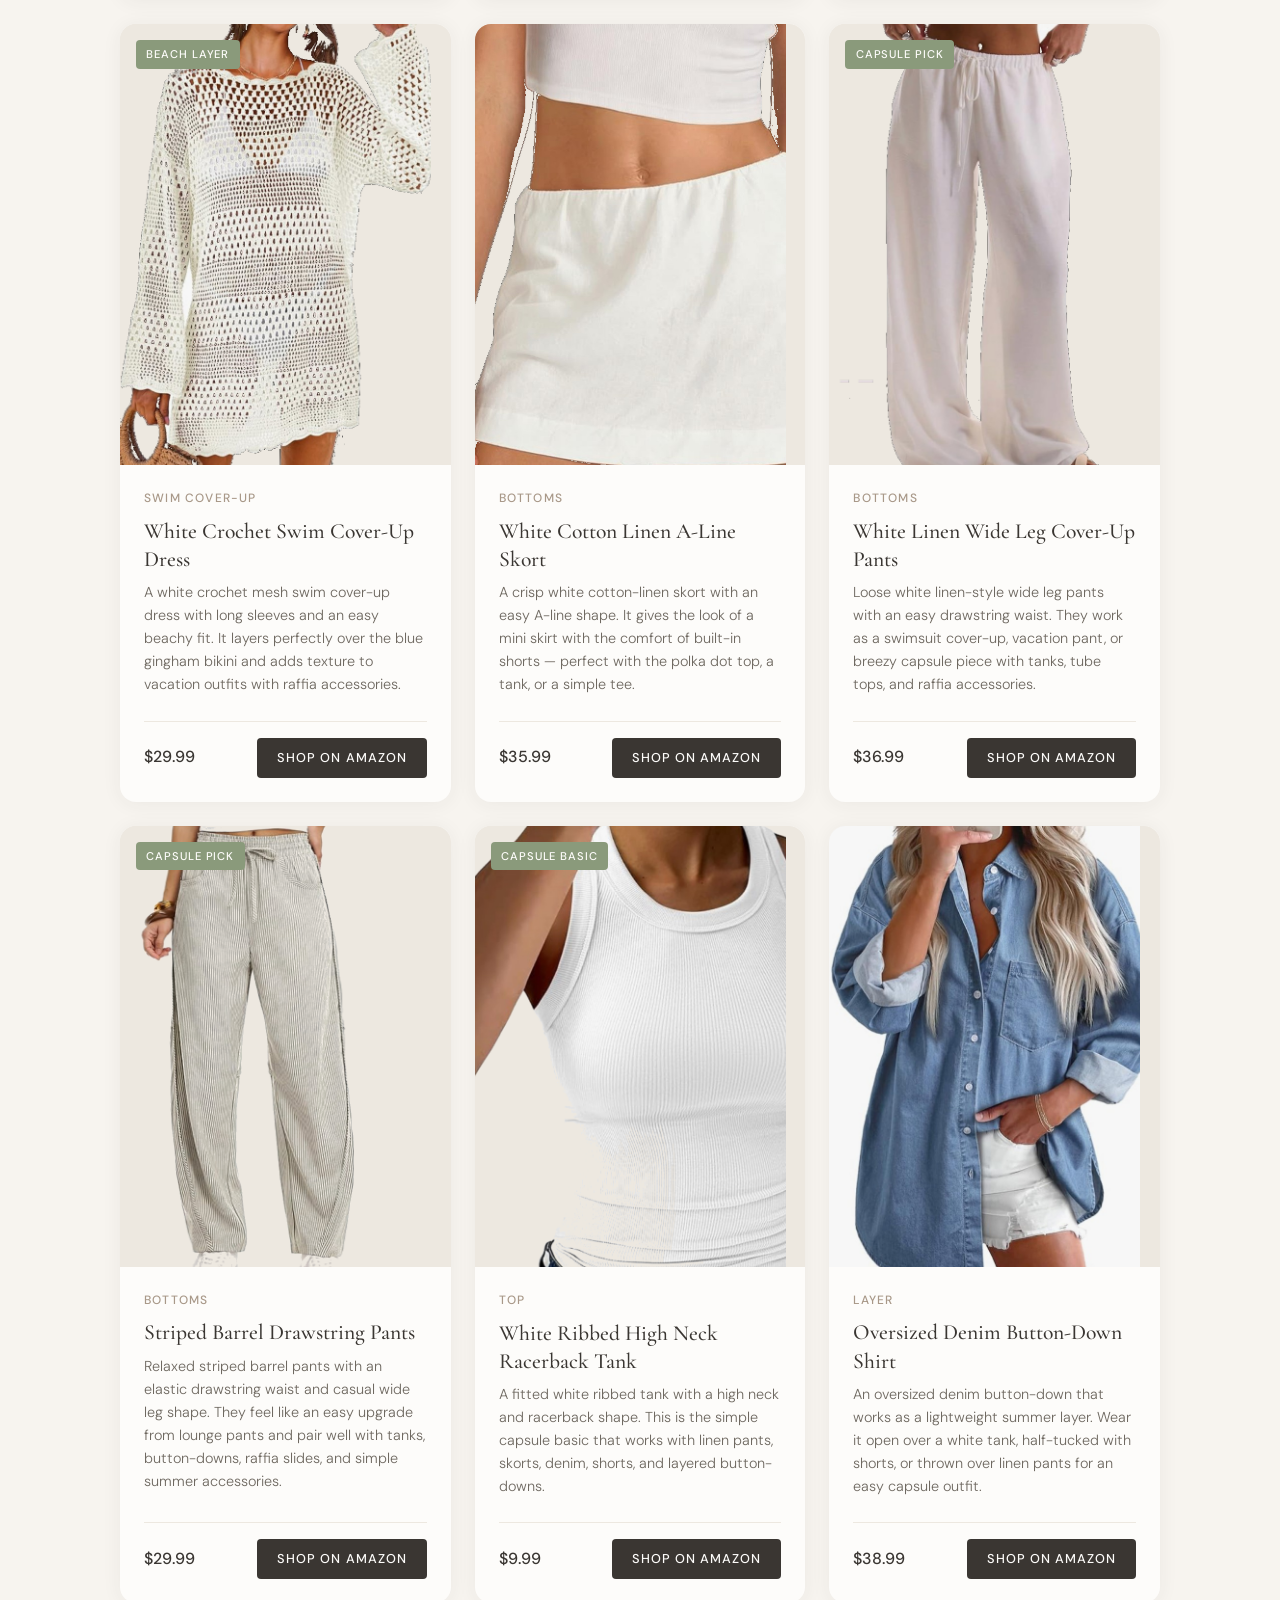
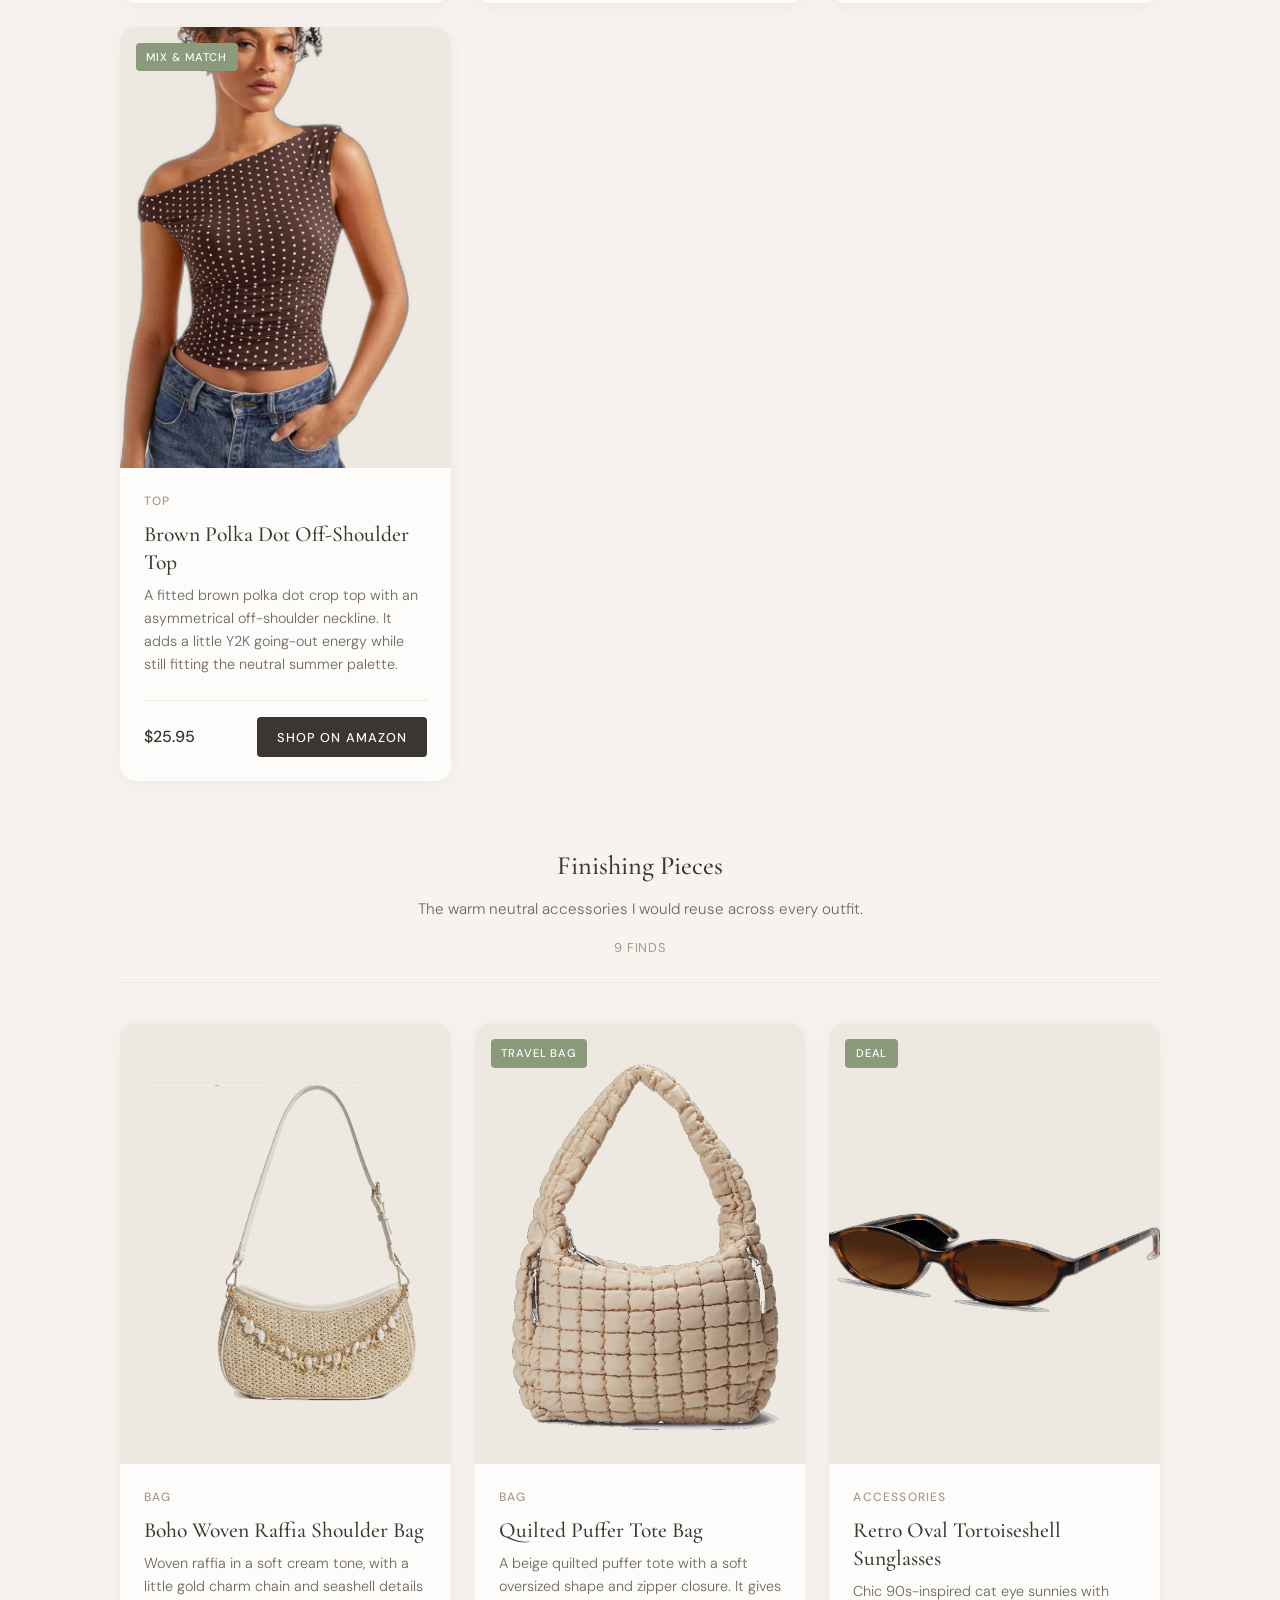
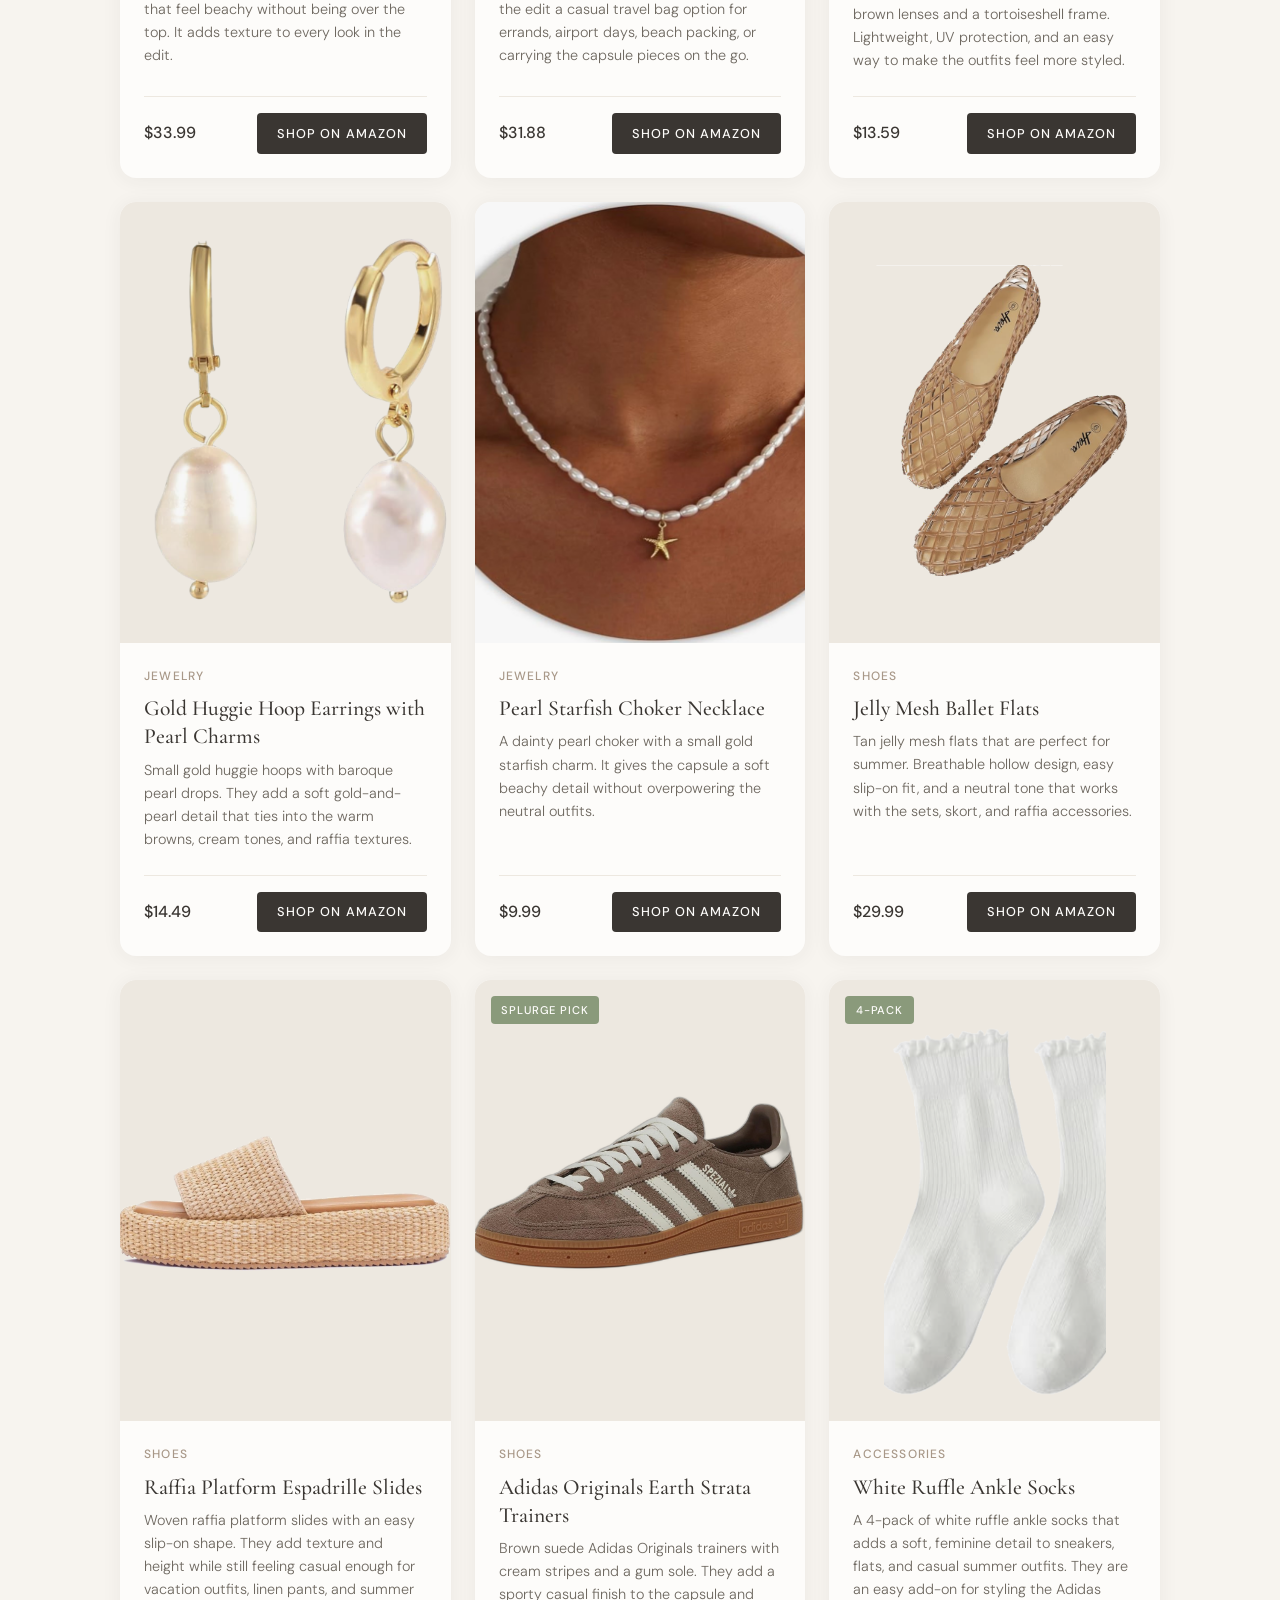
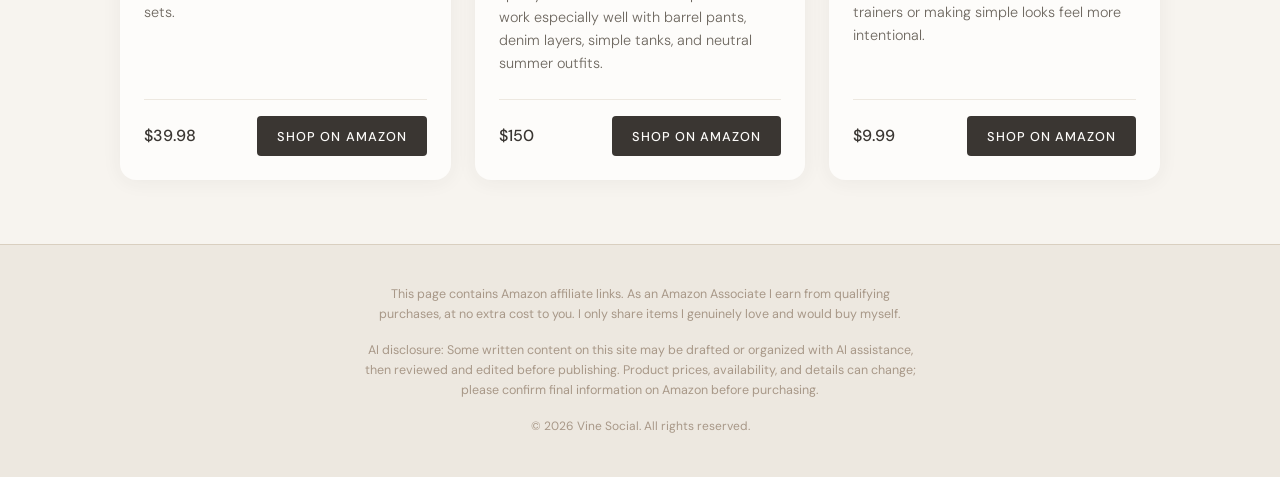
==== commit 5c1739e2: "Add athletic outfits landing page Co-authored-by: Cursor <cursoragent@cursor.com>" ====
--- a/amazon-summer-fashion-finds/index.html
+++ b/amazon-summer-fashion-finds/index.html
@@ -11,6 +11,7 @@
   <meta property="og:title" content="Amazon Summer Fashion Finds — Vacation &amp; Everyday Outfits">
   <meta property="og:description" content="A curated list of Amazon summer fashion finds for vacation, weekends, and warm-weather everyday outfits.">
   <meta property="og:image" content="/images/olive-lounge-set.png">
+  <meta name="p:domain_verify" content="4b321b1b33fb1010955bd7763c6c0ed1">
   <meta name="pinterest-rich-pin" content="false">
 
   <link rel="preconnect" href="https://fonts.googleapis.com">
@@ -57,6 +58,11 @@
         This page contains Amazon affiliate links. As an Amazon Associate I earn from qualifying purchases,
         at no extra cost to you. I only share items I genuinely love and would buy myself.
       </p>
+      <p class="disclosure">
+        AI disclosure: Some written content on this site may be drafted or organized with AI assistance,
+        then reviewed and edited before publishing. Product prices, availability, and details can change;
+        please confirm final information on Amazon before purchasing.
+      </p>
       <p class="copyright">&copy; <span id="year"></span> <span id="footer-site-name">Vine Social</span>. All rights reserved.</p>
     </div>
   </footer>
